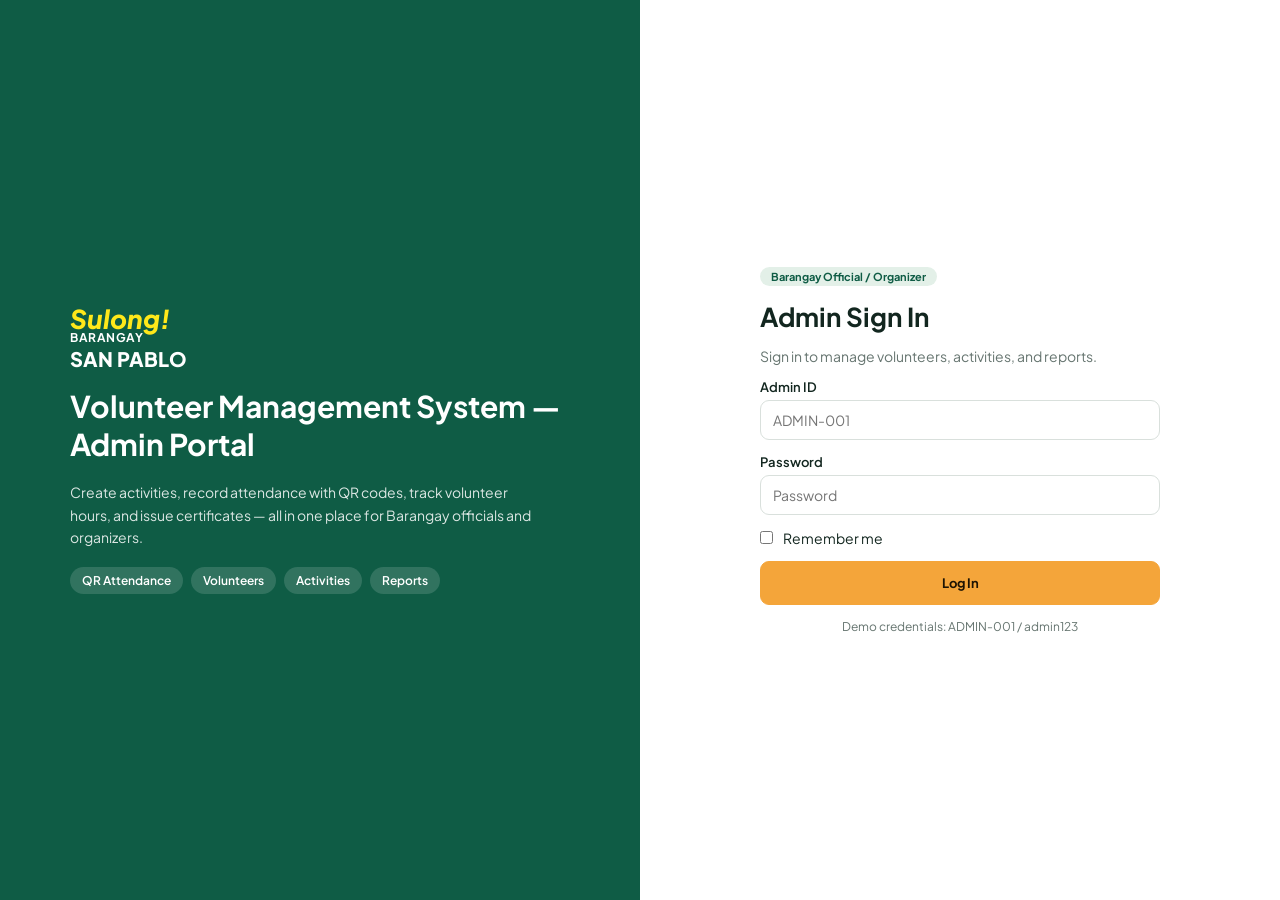
==== SAD(mine)/index.html @ 22fa62ad "First Draft" ====
<!DOCTYPE html>
<html lang="en"><head><meta charset="utf-8"><meta name="viewport" content="width=device-width,initial-scale=1">
<title>Admin Portal · Barangay San Pablo Volunteer System</title>
<link href="https://fonts.googleapis.com/css2?family=Plus+Jakarta+Sans:wght@400;500;600;700;800&display=swap" rel="stylesheet">
<link rel="stylesheet" href="css/styles.css">
</head><body>
<!-- ============ 1. LOGIN MODULE ============ -->
<section id="login"><div class="l"><div class="logo">Sulong!<b>BARANGAY</b><em>SAN PABLO</em></div><h1>Volunteer Management System — Admin Portal</h1><p>Create activities, record attendance with QR codes, track volunteer hours, and issue certificates — all in one place for Barangay officials and organizers.</p><div class="pills"><span>QR Attendance</span><span>Volunteers</span><span>Activities</span><span>Reports</span></div></div>
<div class="r"><form id="lf"><span class="badge" style="align-self:flex-start">Barangay Official / Organizer</span><h2>Admin Sign In</h2><p class="mu">Sign in to manage volunteers, activities, and reports.</p>
<div><label class="f" style="margin-top:0">Admin ID</label><input type="text" id="aid" placeholder="ADMIN-001" autocomplete="username"></div><div><label class="f" style="margin-top:0">Password</label><input type="password" id="apw" placeholder="Password" autocomplete="current-password"></div>
<div class="row sp"><label class="row" style="cursor:pointer"><input type="checkbox" id="rem"> Remember me</label></div><div id="lerr" class="hide" style="color:var(--rd);font-weight:600"></div><button class="btn o" style="justify-content:center;padding:13px">Log In</button><p class="mu" style="text-align:center;font-size:12px">Demo credentials: ADMIN-001 / admin123</p></form></div></section>
<!-- ============ APP SHELL ============ -->
<div id="app" class="hide"><aside><div class="lg"><div class="logo">Sulong!<b>BARANGAY</b><em>SAN PABLO</em></div><small>ADMINISTRATION PORTAL</small></div><nav id="nav"></nav><div class="tag">Supporting service. Strengthening community.</div>
<div class="me"><div class="av o">BA</div><div class="b" id="meN">Barangay Admin<small>Administrator</small></div></div><div class="lo" id="lob"></div></aside>
<div><header><div class="srch"></div><div style="flex:1"><div class="bc" id="bc"></div><h3 id="pt"></h3></div><button class="ib" title="Notifications"></button><div class="ib" style="background:var(--g);color:#fff">A</div></header><main id="main"></main></div></div>
<div id="modal" class="hide"></div><div id="toast"></div>
<script>
/* ================= helpers ================= */
const $=s=>document.querySelector(s),E=s=>String(s??'').replace(/[&<>"]/g,c=>({'&':'&amp;','<':'&lt;','>':'&gt;','"':'&quot;'}[c]));
const P={dash:'M3 3h7v7H3zM14 3h7v7h-7zM14 14h7v7h-7zM3 14h7v7H3z',users:'M16 21v-2a4 4 0 0 0-4-4H6a4 4 0 0 0-4 4v2M9 11a4 4 0 1 0 0-8 4 4 0 0 0 0 8M22 21v-2a4 4 0 0 0-3-3.9M16 3.1a4 4 0 0 1 0 7.8',cal:'M3 6a2 2 0 0 1 2-2h14a2 2 0 0 1 2 2v14a2 2 0 0 1-2 2H5a2 2 0 0 1-2-2zM16 2v4M8 2v4M3 10h18',qr:'M3 3h6v6H3zM15 3h6v6h-6zM3 15h6v6H3zM15 15h2v2h-2zM19 19h2v2h-2zM15 20v1M20 15v2',chart:'M3 3v18h18M18 17V9M13 17V5M8 17v-3',mega:'m3 11 18-5v12L3 14zM11.6 16.8a3 3 0 1 1-5.8-1.6',set:'M21 4h-7M10 4H3M21 12h-9M8 12H3M21 20h-5M12 20H3M14 2v4M8 10v4M16 18v4',out:'M9 21H5a2 2 0 0 1-2-2V5a2 2 0 0 1 2-2h4M16 17l5-5-5-5M21 12H9',srch:'M11 19a8 8 0 1 0 0-16 8 8 0 0 0 0 16M21 21l-4.3-4.3',plus:'M5 12h14M12 5v14',dl:'M21 15v4a2 2 0 0 1-2 2H5a2 2 0 0 1-2-2v-4M7 10l5 5 5-5M12 15V3',clk:'M12 22a10 10 0 1 0 0-20 10 10 0 0 0 0 20M12 6v6l4 2',aw:'M12 14a6 6 0 1 0 0-12 6 6 0 0 0 0 12M15.5 12.9 17 22l-5-3-5 3 1.5-9.1',ok:'M20 6 9 17l-5-5',x:'M18 6 6 18M6 6l12 12',ed:'M17 3a2.8 2.8 0 1 1 4 4L7.5 20.5 2 22l1.5-5.5zM15 5l4 4',pin:'M20 10c0 6-8 12-8 12s-8-6-8-12a8 8 0 0 1 16 0M12 13a3 3 0 1 0 0-6 3 3 0 0 0 0 6',bell:'M6 8a6 6 0 0 1 12 0c0 7 3 9 3 9H3s3-2 3-9M10.3 21a2 2 0 0 0 3.4 0',max:'M8 3H5a2 2 0 0 0-2 2v3M21 8V5a2 2 0 0 0-2-2h-3M3 16v3a2 2 0 0 0 2 2h3M16 21h3a2 2 0 0 0 2-2v-3',back:'m15 18-6-6 6-6',leaf:'M11 20A7 7 0 0 1 9.8 6.1C15.5 5 17 4.5 19 2c1 2 2 4.2 2 8 0 5.5-4.8 10-10 10zM2 21c0-3 1.9-5.4 5.1-6C9.5 14.5 12 13 13 12',heart:'M19 14c1.5-1.5 3-3.2 3-5.500A5.500 5.500 0 0 0 16.500 3c-1.800 0-3 .5-4.500 2-1.500-1.500-2.700-2-4.500-2A5.500 5.500 0 0 0 2 8.500c0 2.300 1.500 4 3 5.500l7 7z',book:'M22 10 12 5 2 10l10 5zM6 12v5c3 3 9 3 12 0v-5',shield:'M20 13c0 5-3.500 7.500-7.700 9a1 1 0 0 1-.7 0C7.500 20.500 4 18 4 13V6a1 1 0 0 1 1-1c2 0 4.500-1.200 6.200-2.700a1.200 1.200 0 0 1 1.500 0C14.500 3.800 17 5 19 5a1 1 0 0 1 1 1z',food:'M3 2v7a2 2 0 0 0 2 2h4a2 2 0 0 0 2-2V2M7 2v20M21 15V2a5 5 0 0 0-5 5v6a2 2 0 0 0 2 2h3zm0 0v7'};
const I=(n,s)=>`<svg class="i" ${s?`style="width:${s}px;height:${s}px"`:''} viewBox="0 0 24 24"><path d="${P[n]}"/></svg>`;
const CATS=['Environment','Feeding','Health','Education','Safety','Community'],CI={Environment:'leaf',Feeding:'food',Health:'heart',Education:'book',Safety:'shield',Community:'users'},CC={Environment:'#0f5c45',Feeding:'#f4a53a',Health:'#4aa07f',Education:'#f9c97a',Safety:'#a9d6c3',Community:'#c9761b'};
const SK=['First Aid','Driving','Teaching','Cooking','Carpentry','Medical','Counseling','Rescue','Photography','Tech Support'];
const loc=d=>new Date(d-d.getTimezoneOffset()*6e4).toISOString().slice(0,10),iso=n=>{const d=new Date();d.setDate(d.getDate()+n);return loc(d)},hm=h=>{const d=new Date(Date.now()+h*36e5);return String(d.getHours()).padStart(2,'0')+':'+String(d.getMinutes()).padStart(2,'0')};
const fd=d=>d?new Date(d+'T00:00').toLocaleDateString('en-US',{month:'short',day:'2-digit',year:'numeric'}):'—',ft=t=>{if(!t)return'—';let[h,m]=t.split(':').map(Number);return(h%12||12)+':'+String(m).padStart(2,'0')+' '+(h<12?'AM':'PM')};
const ini=n=>n.split(' ').map(w=>w[0]).slice(0,2).join('').toUpperCase(),av=n=>`<span class="av">${ini(n)}</span>`;
const toast=(m,s,er)=>{const d=document.createElement('div');d.className=er?'e':'';d.innerHTML=`<b>${E(m)}</b>${s?`<div style="border:0;padding:0;box-shadow:none;min-width:0;font-size:12px;color:var(--mu)">${E(s)}</div>`:''}`;$('#toast').append(d);setTimeout(()=>d.remove(),3500)};
const modal=h=>{$('#modal').innerHTML=h.startsWith('<div class="mb')?h:'<div class="mb">'+h+'</div>';$('#modal').classList.remove('hide')},close=()=>$('#modal').classList.add('hide');
$('#modal').onclick=e=>{if(e.target.id=='modal')close()};
/* ================= seed data (derived consistently) ================= */
const NM=['Juan Dela Cruz','Maria Santos','Jose Ramirez','Ana Reyes','Pedro Bautista','Liza Mendoza','Carlo Villanueva','Grace Navarro','Mark Aquino','Joy Castillo','Ramon Diaz','Ella Cruz','Paolo Garcia','Nina Flores'];
let V=NM.map((n,i)=>({id:'VOL-2026-'+String(i+1).padStart(4,'0'),name:n,email:n.toLowerCase().replace(/ /g,'.')+'@mail.com',phone:'09171'+String(234500+i*37),active:i!=5&&i!=11,ver:i<11,skills:[SK[i%10],SK[(i*3+1)%10]].filter((x,j,a)=>a.indexOf(x)==j),joined:iso(-[900,700,520,400,300,200,150,90,60,40,20,12,5,1][i]),ids:i<11?[['National ID','School ID','PhilHealth ID'][i%3]]:[]}));
const A0=(id,title,cat,org,date,st,sl,hr,ap,s='08:00',e='12:00')=>({id,title,cat,org,desc:'Join us for '+title+'. Bring your QR code, valid ID and water.',date,start:s,end:e,venue:'Barangay Hall Grounds',slots:sl,hours:hr,deadline:date,skills:['First Aid'],approval:ap,announce:false,status:st,cover:null});
let AC=[A0(1,'Tree Planting Day','Environment','Barangay Council',iso(7),'Open',30,4,1),A0(2,'Community Feeding Program','Feeding','Barangay Council',iso(10),'Open',25,4,1),A0(3,'Blood Donation Campaign','Health','Red Cross San Pablo',iso(-33),'Open',20,5,0),A0(4,'Barangay Clean-Up Drive','Environment','Barangay Council',iso(0),'Open',30,4,0,hm(-1),hm(3)),A0(5,'Anti-Dengue Clean-Up Drive','Health','Barangay Health Center',iso(14),'Draft',20,3,0),A0(6,'Brigada Pagbasa','Education','SK Council',iso(-19),'Open',15,3,0),A0(7,'Medical Mission','Health','Barangay Health Center',iso(-26),'Open',30,4,0),A0(8,'Disaster Drill','Safety','BDRRMC',iso(-9),'Cancelled',20,3,0)];
let R=[],AT=[];const cnt={1:6,2:7,3:8,4:9,5:0,6:7,7:8,8:5};
AC.forEach(a=>{for(let i=0;i<cnt[a.id];i++){R.push({a:a.id,v:V[i].id,s:a.id==2&&i>=4?(i==6?'W':'P'):a.id==1&&i==5?'P':'A'});}});
const stOf=a=>{if(a.status=='Draft'||a.status=='Cancelled')return a.status;const n=Date.now();return n<new Date(a.date+'T'+a.start)?'Open':n<=new Date(a.date+'T'+a.end)?'Ongoing':'Completed'};
AC.filter(a=>[3,4,6,7].includes(a.id)).forEach(a=>R.filter(r=>r.a==a.id&&r.s=='A').forEach((r,i)=>{if(i%5==4)return;const late=i%4==3;AT.push({a:a.id,v:r.v,in:a.start.slice(0,3)+(late?'20':'0'+(i%4)),out:a.id==4?'':a.end,st:late?'Late':'Present'})}));
let AN=[{id:1,title:'Barangay Clean-Up Drive: bring gloves and water',msg:'Reminder for all registered volunteers: assembly at the Barangay Hall at 6:45 AM. Please bring your QR code.',st:'Published',when:iso(-1)+'T18:00'},{id:2,title:'Tree Planting Day registration opens',msg:'Slots are limited to 30 volunteers. Register early in Browse Events.',st:'Scheduled',when:iso(2)+'T09:00'},{id:3,title:'Volunteer orientation schedule',msg:'Draft message about the monthly volunteer orientation.',st:'Draft',when:''}];
let CFG={name:'Barangay Admin',email:'admin@barangay-sanpablo.gov.ph',mfa:false,site:'Barangay San Pablo Volunteer Platform',tpl:'Hello volunteers! Please be reminded of our upcoming activity.',roles:[['Barangay Admin','Super Admin'],['Kagawad Reyes','Activity Manager'],['SK Chair Cruz','Attendance Officer']]};
/* derived */
const act=id=>AC.find(a=>a.id==id),vol=id=>V.find(v=>v.id==id),ap=a=>R.filter(r=>r.a==a.id&&r.s=='A').length;
const hist=v=>{const o=[];AC.forEach(a=>{const s=stOf(a);if(!['Completed','Ongoing'].includes(s)||!R.some(r=>r.a==a.id&&r.v==v.id&&r.s=='A'))return;const t=AT.find(x=>x.a==a.id&&x.v==v.id);if(t)o.push({a,date:a.date,in:t.in,out:t.out,hrs:t.out?a.hours:0,st:t.st});else if(s=='Completed')o.push({a,date:a.date,in:'',out:'',hrs:0,st:'Absent'})});return o};
const hrs=v=>hist(v).reduce((s,h)=>s+h.hrs,0),done=v=>hist(v).filter(h=>h.out).length,certs=v=>hist(v).filter(h=>h.out),joined=v=>R.filter(r=>r.v==v.id&&r.s=='A'&&!['Draft','Cancelled'].includes(act(r.a).status)).length;
const rate=v=>{const h=hist(v);return h.length?Math.round(h.filter(x=>x.st!='Absent').length/h.length*100):0};
const allAtt=()=>AT.filter(t=>act(t.a));
/* ================= auth (Login + Log Out modules) ================= */
const tok=()=>{try{return localStorage.getItem('sad_token')||sessionStorage.getItem('sad_token')}catch(e){return null}};
$('#lf').onsubmit=ev=>{ev.preventDefault();const i=$('#aid').value.trim().toUpperCase(),p=$('#apw').value.trim();if(i=='ADMIN-001'&&p=='admin123'){try{(($('#rem').checked)?localStorage:sessionStorage).setItem('sad_token','1')}catch(e){}enter()}else{const x=$('#lerr');x.textContent='Invalid Admin ID or password.';x.classList.remove('hide')}};
const enter=()=>{$('#login').classList.add('hide');$('#app').classList.remove('hide');go('dash')};
const logout=()=>{try{localStorage.removeItem('sad_token');sessionStorage.removeItem('sad_token')}catch(e){}close();$('#app').classList.add('hide');$('#login').classList.remove('hide');$('#apw').value=''};
$('#lob').innerHTML=I('out')+'Log out';$('#lob').onclick=()=>modal(`<div class="row" style="align-items:flex-start"><div class="mi r">${I('out',20)}</div><div><h3>Log out?</h3><p class="mu">Are you sure you want to log out?</p></div></div><div class="mf"><button class="btn" onclick="close()">Cancel</button><button class="btn p" onclick="logout()">Log Out</button></div>`);
/* ================= navigation ================= */
const SHOW_SETTINGS=true; /* set false to drop the Settings module */
const NAV=[['dash','Dashboard','dash'],['vol','Volunteers','users'],['act','Activities','cal'],['att','Attendance','qr'],['ann','Announcements','mega'],['rep','Reports','chart']];if(SHOW_SETTINGS)NAV.push(['set','Settings','set']);
const S={page:'dash',vt:'All',vp:1,vq:'',vsel:'',at:'All',aq:'',aid:null,atab:'ov',rf:'All',gf:'Months',as:null,mode:'in',ann:'All',edA:null,edN:null,rep:{f:'',t:'',a:'',c:''}};
const go=(p,x)=>{S.page=p;Object.assign(S,x||{});window.scrollTo(0,0);draw()};
const T={dash:['Home / Overview','Dashboard'],vol:['Home / Volunteers','Volunteers'],act:['Home / Activities','Activities'],form:['Activities / '+'Form','Activity Form'],det:['Activities / Details','Activity Details'],att:['Home / Attendance','Attendance (QR)'],ann:['Home / Announcements','Announcements'],rep:['Home / Reports','Reports'],set:['Home / Settings','Settings']};
function draw(){const k=['form','det'].includes(S.page)?'act':S.page;$('#nav').innerHTML=NAV.map(n=>`<a class="${n[0]==k?'on':''}" onclick="go('${n[0]}')">${I(n[2])}${n[1]}</a>`).join('');$('.srch').innerHTML=I('srch')+'<input placeholder="Search volunteers, activities…" onkeydown="if(event.key==\'Enter\'){go(\'vol\',{vq:this.value,vt:\'All\',vp:1})}">';document.querySelector('header .ib').innerHTML=I('bell');
$('#bc').textContent=T[S.page][0];$('#pt').textContent=T[S.page][1];$('#main').innerHTML=({dash,vol:vols,act:acts,form,det,att,ann,rep,set:sets})[S.page]();if(S.page=='att')attInit()}
const page=(t,s,btn='')=>`<div class="ph"><div><h1 class="t">${t}</h1><div class="sub">${s}</div></div><div class="row">${btn}</div></div>`;
const pager=(n,p,per,fn)=>{const t=Math.max(1,Math.ceil(n/per));return`<div class="pg"><span>Showing ${n?(p-1)*per+1:0}–${Math.min(n,p*per)} of ${n}</span><div>${Array.from({length:t},(_,i)=>`<button class="${i+1==p?'on':''}" onclick="${fn}(${i+1})">${i+1}</button>`).join('')}</div></div>`};
/* ================= 2. DASHBOARD ================= */
function dash(){const ongo=AC.filter(a=>stOf(a)=='Ongoing'),active=AC.filter(a=>['Open','Ongoing'].includes(stOf(a))).length,th=V.reduce((s,v)=>s+hrs(v),0),tc=V.reduce((s,v)=>s+certs(v).length,0),g=growth(S.gf),pc={};CATS.forEach(c=>pc[c]=allAtt().filter(t=>act(t.a).cat==c).length);const tp=Object.values(pc).reduce((a,b)=>a+b,0)||1;
let off=0;const C=2*Math.PI*40,donut=CATS.map(c=>{const l=pc[c]/tp*C,r=`<circle r="40" cx="60" cy="60" fill="none" stroke="${CC[c]}" stroke-width="22" stroke-dasharray="${l} ${C-l}" stroke-dashoffset="${-off}" transform="rotate(-90 60 60)"/>`;off+=l;return r}).join('');
const recent=[...R].sort((a,b)=>b.v.localeCompare(a.v)).slice(0,6);const bm={A:'',P:'o',W:'m',R:'r'},bl={A:'Approved',P:'Pending',W:'Waitlisted',R:'Rejected'};
return`<h1 class="t">Welcome back, ${E(CFG.name)}!</h1><div class="sub">Here's what's happening with your volunteer programs today.</div>
<div class="stats"><div class="st"><div class="k">Total Volunteers<span class="ic">${I('users')}</span></div><div class="v">${V.length}</div><span class="badge">+${g.new} new · this ${g.unit}</span></div>
<div class="st"><div class="k">Total Active Activities<span class="ic">${I('cal')}</span></div><div class="v">${active}</div><span class="badge">${ongo.length} ongoing</span></div>
<div class="st dk"><div class="k">Total Volunteer Hours<span class="ic">${I('clk')}</span></div><div class="v">${th} hrs</div><span class="badge">logged via QR Time-Out</span></div>
<div class="st"><div class="k">Total Certificates Issued<span class="ic">${I('aw')}</span></div><div class="v">${tc}</div><span class="badge">auto-issued on Time-Out</span></div></div>
<div class="two"><div class="card"><div class="row sp"><h4>Volunteer Growth Tracking</h4><div class="seg">${['Days','Weeks','Months','Years'].map(x=>`<button class="${x==S.gf?'on':''}" onclick="S.gf='${x}';draw()">${x}</button>`).join('')}</div></div><div class="mu" style="font-size:12px">Total volunteers at the end of each ${g.unit}</div><div class="bars">${g.d.map(x=>`<div><b>${x[1]}</b><i style="height:${x[1]/Math.max(...g.d.map(y=>y[1]),1)*85}%"></i>${x[0]}</div>`).join('')}</div></div>
<div class="card"><h4>Participation by Category</h4><div class="row"><svg viewBox="0 0 120 120" width="130">${donut}</svg><div class="leg">${CATS.map(c=>`<span style="--c:${CC[c]}">${c} ${Math.round(pc[c]/tp*100)}% (${pc[c]})</span>`).join('')}</div></div></div></div>
<h4 style="margin:6px 0 10px">Ongoing Activity Monitor</h4>${ongo.length?`<div class="mon">${ongo.map(a=>`<div class="card"><div class="row sp"><div class="row"><div class="av" style="width:56px;height:56px;border-radius:12px;background:var(--gl) center/cover ${a.cover?`url(${a.cover})`:''}">${a.cover?'':I(CI[a.cat],22)}</div><div><div class="b" style="font-size:16px">${E(a.title)}</div><div class="mu" style="font-size:12px">${fd(a.date)} · ${ft(a.start)}–${ft(a.end)}<br>${E(a.venue)}</div></div></div><span class="badge o">Ongoing</span></div><div class="row sp" style="margin-top:12px"><span class="mu">Registered</span><b>${ap(a)} registered · ${Math.max(0,a.slots-ap(a))} slots left</b></div><div class="pb"><i style="width:${ap(a)/a.slots*100}%"></i></div><div class="row"><button class="btn o" onclick="openAtt(${a.id})">${I('max')}Open Attendance</button><button class="btn" onclick="viewD(${a.id})">View Details</button></div></div>`).join('')}</div>`:'<div class="card empty">No ongoing activities right now.</div>'}
<div class="tw" style="margin-top:16px"><div style="padding:16px 20px" class="b">Recent Registrations</div><table><tr><th>Volunteer Name</th><th>Registered Activity</th><th>Registration Date</th><th>Status</th><th>Action</th></tr>${recent.map((r,i)=>{const v=vol(r.v),a=act(r.a);return`<tr><td><div class="nm">${av(v.name)}${E(v.name)}</div></td><td>${E(a.title)}</td><td>${fd(iso(-i-1))}</td><td><span class="badge ${bm[r.s]}">${bl[r.s]}</span></td><td><button class="btn s" onclick="go('det',{aid:${a.id},atab:'reg'})">View</button></td></tr>`}).join('')}</table></div>`}
function growth(u){const n=Date.now(),D=864e5,tot=t=>V.filter(v=>new Date(v.joined+'T00:00').getTime()<=t).length;const cfg={Days:[7,D,'day',t=>new Date(t).toLocaleDateString('en-US',{weekday:'short'})],Weeks:[8,7*D,'week',(t,i)=>'W'+(i+1)],Months:[8,30*D,'month',t=>new Date(t).toLocaleDateString('en-US',{month:'short'})],Years:[4,365*D,'year',t=>new Date(t).getFullYear()]}[u],d=[];for(let i=cfg[0]-1;i>=0;i--){const t=n-i*cfg[1];d.push([cfg[3](t,cfg[0]-1-i),tot(t)])}return{d,unit:cfg[2],new:tot(n)-tot(n-cfg[1])}}
function openAtt(id){const a=act(id),L=AT.filter(t=>t.a==id).sort((x,y)=>x.in.localeCompare(y.in));modal(`<h3>${E(a.title)} — Attendance</h3><p class="mu">Category: <span class="chip">${a.cat}</span> · ${L.length} checked in</p><div class="tw" style="margin-top:12px;box-shadow:none;border:1px solid var(--bd)"><table><tr><th>Attendee</th><th>Category</th><th>Time-In</th></tr>${L.map(t=>`<tr><td><div class="nm">${av(vol(t.v).name)}${E(vol(t.v).name)}</div></td><td>${a.cat}</td><td>${ft(t.in)}</td></tr>`).join('')||'<tr><td colspan=3 class="empty">No check-ins yet.</td></tr>'}</table></div><div class="mf"><button class="btn" onclick="close()">Close</button></div>`)}
function viewD(id){const a=act(id);modal(`<h3>${E(a.title)}</h3><span class="badge o">${stOf(a)}</span><div class="g2" style="margin-top:14px"><div><div class="mu">Date</div><b>${fd(a.date)}</b></div><div><div class="mu">Venue</div><b>${E(a.venue)}</b></div><div style="margin-top:8px"><div class="mu">Start Time</div><b>${ft(a.start)}</b></div><div style="margin-top:8px"><div class="mu">End Time</div><b>${ft(a.end)}</b></div></div><div class="mu" style="margin-top:14px">Overview</div><p style="line-height:1.6">${E(a.desc)}</p><div class="mf"><button class="btn" onclick="close()">Close</button></div>`)}
/* ================= 3. VOLUNTEERS ================= */
function vols(){const t=S.vt;let L=V.filter(v=>!S.vq||(v.name+v.id+v.skills.join()).toLowerCase().includes(S.vq.toLowerCase()));if(t=='Verified')L=L.filter(v=>v.ver);if(t=='Semi-Verified')L=L.filter(v=>!v.ver);if(t=='Skills'&&S.vsel)L=L.filter(v=>v.skills.includes(S.vsel));if(t=='Status'&&S.vsel)L=L.filter(v=>(v.active?'Active':'Inactive')==S.vsel);if(t=='Total Volunteer Hours')L=[...L].sort((a,b)=>hrs(b)-hrs(a));if(t=='New Volunteers')L=L.filter(v=>new Date(v.joined)>=new Date(Date.now()-30*864e5));
const tabs=['All','Verified','Semi-Verified','Skills','Status','Total Volunteer Hours','New Volunteers'],pg=L.slice((S.vp-1)*8,S.vp*8);window._L=L;
return page('Volunteer Directory','Manage volunteer onboarding, verification, profiles and records.',`<button class="btn" onclick="expModal('vol')">${I('dl')}Export Volunteer List</button><button class="btn o" onclick="addVol()">${I('plus')}Add New Volunteer</button>`)+`<div class="tabs">${tabs.map(x=>`<a class="${x==t?'on':''}" onclick="go('vol',{vt:'${x}',vp:1,vsel:''})">${x}</a>`).join('')}</div>${t=='Skills'?`<div style="width:220px;margin-bottom:12px"><select onchange="go('vol',{vsel:this.value,vp:1})"><option value="">All skills</option>${SK.map(s=>`<option ${s==S.vsel?'selected':''}>${s}</option>`).join('')}</select></div>`:''}${t=='Status'?`<div style="width:220px;margin-bottom:12px"><select onchange="go('vol',{vsel:this.value,vp:1})"><option value="">All</option>${['Active','Inactive'].map(s=>`<option ${s==S.vsel?'selected':''}>${s}</option>`).join('')}</select></div>`:''}
<div class="tw"><table><tr><th>Volunteer Name</th><th>Activities Completed</th><th>Total Hours Credited</th><th>Issued Certificates</th><th>Status</th><th>Qualification Status</th><th>Action</th></tr>${pg.map(v=>`<tr><td><div class="nm">${av(v.name)}${E(v.name)}</div></td><td>${done(v)}</td><td>${hrs(v)} hrs</td><td>${certs(v).length}</td><td><span class="badge ${v.active?'':'m'}">${v.active?'Active':'Inactive'}</span></td><td><span class="badge ${v.ver?'':'o'}">${v.ver?'Verified':'Semi-Verified'}</span></td><td><button class="btn s" onclick="profile('${v.id}')">View</button></td></tr>`).join('')||'<tr><td colspan=7 class="empty">No volunteers found.</td></tr>'}</table>${pager(L.length,S.vp,8,'vpg')}</div>
<p class="mu" style="margin-top:10px;font-size:12px"><b>Verified</b> = uploaded at least one valid ID and completed face recognition → can access the volunteer portal. <b>Semi-Verified</b> = restricted; cannot join any volunteer activity.</p>`}
const vpg=p=>go('vol',{vp:p});
function addVol(){modal(`<h3>Add New Volunteer</h3><p class="mu">Manually register a volunteer.</p><label class="f">Full Name</label><input type="text" id="n"><div class="g2"><div><label class="f">Email</label><input type="email" id="m"></div><div><label class="f">Contact Number</label><input type="text" id="p"></div></div><label class="f">Skills</label><div class="sk">${SK.map(s=>`<label><input type="checkbox" value="${s}">${s}</label>`).join('')}</div><label class="f">Valid ID uploaded (one is enough)</label><select id="idt"><option value="">None</option><option>National ID</option><option>School ID</option><option>PhilHealth ID</option></select><label class="row" style="margin-top:12px"><input type="checkbox" id="fr"> Face recognition completed</label><div class="mf"><button class="btn" onclick="close()">Cancel</button><button class="btn p" onclick="saveVol()">Save Volunteer</button></div>`)}
function saveVol(){const n=$('#n').value.trim(),m=$('#m').value.trim();if(!n||!/\S+@\S+\.\S+/.test(m))return toast('Please enter a name and valid email.','',1);const idt=$('#idt').value,ids=idt?[idt]:[];V.push({id:'VOL-2026-'+String(V.length+1).padStart(4,'0'),name:n,email:m,phone:$('#p').value,active:true,ver:!!idt&&$('#fr').checked,skills:[...document.querySelectorAll('.sk input:checked')].map(x=>x.value),joined:iso(0),ids});close();toast('Volunteer added',n);draw()}
function profile(id,tab='p'){const v=vol(id),H=hist(v),C=certs(v);const qr=Array.from({length:225},(_,i)=>{const x=i%15,y=Math.floor(i/15),f=(x<5&&y<5)||(x>9&&y<5)||(x<5&&y>9);const b=f?(x==0||y==0||x==4||y==4||x==10||x==14||y==14||y==10||(x%14>1&&x%14<3&&y>1&&y<3)||(x>10&&x<14&&y>0&&y<4)||(x>0&&x<4&&y>10&&y<14)):((x*7+y*13+id.charCodeAt(id.length-1)*3+x*y)%3==0);return`<i class="${b?'k':''}"></i>`}).join('');
const body={p:`<div class="row" style="align-items:flex-start;gap:20px"><div style="text-align:center"><div class="av" style="width:90px;height:90px;font-size:28px">${ini(v.name)}</div><div class="mu" style="font-size:11px;margin-top:6px">Profile Photo</div></div><div style="flex:1"><div class="g2"><div><div class="mu">Name</div><b>${E(v.name)}</b></div><div><div class="mu">Email</div><b>${E(v.email)}</b></div><div style="margin-top:8px"><div class="mu">Contact Number</div><b>${E(v.phone)}</b></div><div style="margin-top:8px"><div class="mu">Date Joined</div><b>${fd(v.joined)}</b></div><div style="margin-top:8px"><div class="mu">Status</div><span class="badge ${v.active?'':'m'}">${v.active?'Active':'Inactive'}</span></div><div style="margin-top:8px"><div class="mu">Qualification Status</div><span class="badge ${v.ver?'':'o'}">${v.ver?'Verified':'Semi-Verified'}</span></div></div></div><div style="text-align:center"><div class="qr">${qr}</div><div class="mu" style="font-size:11px;margin-top:4px">Personal QR · ${v.id}</div></div></div><div class="mu" style="margin-top:14px">Skill Tags</div>${v.skills.map(s=>`<span class="chip">${s}</span>`).join('')||'—'}<div class="g3" style="margin-top:14px">${[['Cumulative Hours',hrs(v)+' hrs'],['Activities Joined',joined(v)],['Earned Certificates',C.length],['Attendance Rate',rate(v)+'%']].map(x=>`<div class="card" style="padding:12px;box-shadow:none;border:1px solid var(--bd)"><div class="mu" style="font-size:12px">${x[0]}</div><b style="font-size:18px">${x[1]}</b></div>`).join('')}</div><div class="mu" style="margin-top:14px">Uploaded Identification Documents</div>${['National ID','School ID','PhilHealth ID'].map(d=>`<span class="badge ${v.ids.includes(d)?'':'m'}" style="margin-right:6px">${d}: ${v.ids.includes(d)?'Uploaded':'—'}</span>`).join('')}`,
h:`<table><tr><th>Activity Name</th><th>Date</th><th>Time-In</th><th>Time-Out</th><th>Total Hours</th><th>Attendance Status</th></tr>${H.map(h=>`<tr><td>${E(h.a.title)}</td><td>${fd(h.date)}</td><td>${ft(h.in)}</td><td>${ft(h.out)}</td><td>${h.hrs}</td><td><span class="badge ${h.st=='Present'?'':h.st=='Late'?'o':'r'}">${h.st}</span></td></tr>`).join('')||'<tr><td colspan=6 class="empty">No history yet.</td></tr>'}</table>`,
c:C.length?`<div class="g3">${C.map(h=>`<div class="cert"><b>Certificate of Participation</b><span>awarded to</span><u>${E(v.name)}</u><span>${E(h.a.title)} · ${h.hrs} hrs<br>${fd(h.date)}</span></div>`).join('')}</div>`:'<div class="empty">No certificates issued yet.</div>'}[tab];
modal(`<div class="mb w" onclick="event.stopPropagation()" style="box-shadow:none;padding:0"><div class="row sp"><h3>${E(v.name)}</h3><span class="mu">${v.id}</span></div><div class="tabs">${[['p','Profile'],['h','History'],['c','Certificates']].map(t=>`<a class="${t[0]==tab?'on':''}" onclick="profile('${id}','${t[0]}')">${t[1]}</a>`).join('')}</div>${body}<div class="mf"><button class="btn" onclick="close()">${I('back')}Return</button></div></div>`);$('#modal .mb').style.width='820px'}
/* ================= 4. ACTIVITIES ================= */
function acts(){const tabs=['All','Open','Ongoing','Completed','Cancelled','Draft'];let L=AC.filter(a=>(S.at=='All'||stOf(a)==S.at)&&(!S.aq||(a.title+a.org).toLowerCase().includes(S.aq.toLowerCase())));const bc={Open:'',Ongoing:'o',Completed:'f',Cancelled:'r',Draft:'m'};
return page('Activities','Create and manage volunteer opportunities.',`<button class="btn o" onclick="go('form',{edA:null})">${I('plus')}Create Activity</button>`)+`<div class="tabs">${tabs.map(x=>`<a class="${x==S.at?'on':''}" onclick="go('act',{at:'${x}'})">${x}${x=='All'?' (Default)':''} (${x=='All'?AC.length:AC.filter(a=>stOf(a)==x).length})</a>`).join('')}</div><div class="srch" style="margin-bottom:16px;max-width:380px">${I('srch')}<input id="aq" value="${E(S.aq)}" placeholder="Search by activity title or organizer…" oninput="S.aq=this.value;clearTimeout(window._t);window._t=setTimeout(()=>{draw();const i=$('#aq');i.focus();i.setSelectionRange(99,99)},250)"></div>
<div class="cg">${L.map(a=>`<div class="ac"><div class="im" style="${a.cover?`background-image:url(${a.cover})`:''}">${a.cover?'':I(CI[a.cat])}</div><div class="bd"><div class="row sp"><span class="badge m">${a.cat}</span><span class="badge ${bc[stOf(a)]}">${stOf(a)}</span></div><div class="b" style="margin:8px 0 2px;font-size:15px">${E(a.title)}</div><div class="mu" style="font-size:12px">${fd(a.date)} · ${ft(a.start)}–${ft(a.end)}<br>${E(a.venue)}</div><div class="row sp mu" style="margin-top:8px;font-size:12px"><span>Volunteers</span><b style="color:var(--tx)">${ap(a)} / ${a.slots}</b></div><div class="pb"><i style="width:${ap(a)/a.slots*100}%"></i></div><div class="row"><button class="btn p s" onclick="go('det',{aid:${a.id},atab:'ov',rf:'All'})">View</button><button class="btn s" onclick="go('form',{edA:${a.id}})">Edit</button></div></div></div>`).join('')||'<div class="card empty" style="grid-column:1/-1">No activities found.</div>'}</div>`}
function form(){const a=S.edA?act(S.edA):{title:'',cat:'',org:'',desc:'',date:'',start:'',end:'',venue:'',slots:'',hours:'',deadline:'',skills:[],approval:false,announce:false,status:'Draft',cover:null,tpl:''},n=!S.edA,dr=n||a.status=='Draft';window._cover=a.cover;window._tpl=a.tpl;window._ap=a.approval;window._an=a.announce;
const F=(l,id,v,t='text',x='')=>`<div><label class="f">${l}</label><input type="${t}" id="${id}" value="${E(v)}" ${x}></div>`;
return page(n?'Create New Activity':'Edit Activity','Fill in the details. Volunteers will see this once published.',`<button class="btn" onclick="go('act')">Cancel</button>${dr?`<button class="btn" onclick="saveAct(1)">Save as Draft</button><button class="btn o" onclick="saveAct(0)">${I('ok')}Publish</button>`:`<button class="btn o" onclick="saveAct(0)">${I('ok')}Save Changes</button>`}`)+`<div class="ar" style="grid-template-columns:2fr 1fr;align-items:start"><div class="card"><h4>Activity Details</h4>${F('Activity Title','f_t',a.title)}<div class="g2"><div><label class="f">Category</label><select id="f_c"><option value="">Select category</option>${CATS.map(c=>`<option ${c==a.cat?'selected':''}>${c}</option>`).join('')}</select></div>${F('Organization / Organizer','f_o',a.org)}</div><label class="f">Description</label><textarea id="f_d">${E(a.desc)}</textarea><div class="g3">${F('Date','f_dt',a.date,'date')}${F('Start Time','f_s',a.start,'time')}${F('End Time','f_e',a.end,'time')}</div>${F('Venue','f_v',a.venue)}<div class="g3">${F('Volunteer Slots','f_sl',a.slots,'number','min=1')}${F('Hours Credited','f_h',a.hours,'number','min=0.5 step=0.5')}${F('Registration Deadline','f_dl',a.deadline,'date')}</div><label class="f">Required / Preferred Skills</label><div class="sk" id="f_sk">${SK.map(s=>`<label><input type="checkbox" value="${s}" ${a.skills.includes(s)?'checked':''}>${s}</label>`).join('')}</div></div>
<div style="display:grid;gap:16px"><div class="card"><h4>Cover Image</h4><input type="file" accept="image/png,image/jpeg" onchange="rd(this,'_cover')"><div class="mu" style="font-size:12px;margin-top:6px">PNG or JPG, max 5 MB</div></div><div class="card"><h4>Certificate Template</h4><input type="file" accept="image/*,.pdf" onchange="rd(this,'_tpl')"><div class="mu" style="font-size:12px;margin-top:6px">Automatically issued upon completion / Time-Out.${a.tpl?'<br>Current: template uploaded':''}</div></div><div class="card"><h4>Registration Options</h4><div class="row sp" style="margin-bottom:10px">Require admin approval<button type="button" class="tg ${a.approval?'on':''}" onclick="this.classList.toggle('on');_ap=this.classList.contains('on')"></button></div><div class="row sp">Send announcement on publish<button type="button" class="tg ${a.announce?'on':''}" onclick="this.classList.toggle('on');_an=this.classList.contains('on')"></button></div></div><div class="card"><h4>Status</h4><span class="badge ${dr?'m':''}">${dr?'Draft':stOf(a)}</span></div></div></div>`}
function rd(i,k){const f=i.files[0];if(!f)return;if(f.size>5e6){i.value='';return toast('File exceeds 5 MB','',1)}const r=new FileReader();r.onload=()=>window[k]=r.result;r.readAsDataURL(f)}
function saveAct(draft){const g=id=>$('#'+id).value.trim(),o={title:g('f_t'),cat:g('f_c'),org:g('f_o'),desc:g('f_d'),date:g('f_dt'),start:g('f_s'),end:g('f_e'),venue:g('f_v'),slots:+g('f_sl'),hours:+g('f_h'),deadline:g('f_dl'),skills:[...document.querySelectorAll('#f_sk input:checked')].map(x=>x.value),approval:_ap,announce:_an,cover:_cover,tpl:_tpl};
if(!o.title)return toast('Activity Title is required','',1);const old=S.edA&&act(S.edA);if(!draft||(old&&old.status!='Draft')){const m=['cat','org','desc','date','start','end','venue','deadline'].find(k=>!o[k]);if(m||!o.slots||!o.hours)return toast('Please complete all activity details','',1);if(o.end<=o.start)return toast('End time must be after start time','',1);if(o.deadline>o.date)return toast('Deadline must be on or before the event date','',1);if(old&&o.slots<ap(old))return toast('Slots cannot be fewer than approved volunteers','',1)}
const wasDraft=!old||old.status=='Draft';if(old){Object.assign(old,o);if(old.status=='Draft'&&!draft)old.status='Open'}else{o.id=Math.max(...AC.map(a=>a.id))+1;o.status=draft?'Draft':'Open';AC.push(o)}
if(!draft&&wasDraft&&o.announce)AN.unshift({id:Date.now(),title:'New activity: '+o.title,msg:`${fd(o.date)} · ${ft(o.start)}–${ft(o.end)} at ${o.venue}. Slots: ${o.slots}.`,st:'Published',when:iso(0)+'T'+hm(0)});
toast(draft?'Saved as draft':'Activity published',o.title);go('act')}
function det(){const a=act(S.aid),RG=R.filter(r=>r.a==a.id),bl={A:'Approved',P:'Pending',W:'Waitlisted',R:'Rejected'},bm={A:'',P:'o',W:'m',R:'r'},fl={All:'All',Approved:'A',Waitlisted:'W',Pending:'P',Rejected:'R'};const L=RG.filter(r=>S.rf=='All'||r.s==fl[S.rf]);
const body=S.atab=='ov'?`<div class="card"><div class="g2"><div><div class="mu">Organizer</div><b>${E(a.org)}</b></div><div><div class="mu">Category</div><b>${a.cat}</b></div><div style="margin-top:10px"><div class="mu">Registration Deadline</div><b>${fd(a.deadline)}</b></div><div style="margin-top:10px"><div class="mu">Admin Approval</div><b>${a.approval?'Required':'Not required'}</b></div></div><div class="mu" style="margin-top:12px">Description</div><p style="line-height:1.6">${E(a.desc)}</p><div class="mu" style="margin-top:12px">Skills</div>${a.skills.map(s=>`<span class="chip">${s}</span>`).join('')||'—'}</div>`
:`<div class="row" style="margin-bottom:12px">${['All','Approved','Waitlisted','Pending','Rejected'].map(x=>`<button class="btn s ${x==S.rf?'p':''}" onclick="S.rf='${x}';draw()">${x}</button>`).join('')}</div><div class="tw"><table><tr><th>Volunteer</th><th>Skills</th><th>Status</th><th>Action</th></tr>${L.map(r=>{const v=vol(r.v);return`<tr><td><div class="nm">${av(v.name)}${E(v.name)}</div></td><td>${v.skills.map(s=>`<span class="chip">${s}</span>`).join('')}</td><td><span class="badge ${bm[r.s]}">${bl[r.s]}</span></td><td class="row" style="gap:6px">${r.s!='A'?`<button class="btn p s" onclick="reg('${r.v}','A')">Approve</button>`:''}${['P','A'].includes(r.s)?`<button class="btn s" onclick="reg('${r.v}','W')">Waitlist</button>`:''}${r.s!='R'?`<button class="btn d s" onclick="reg('${r.v}','R')">Remove</button>`:''}</td></tr>`}).join('')||'<tr><td colspan=4 class="empty">No registrants in this filter.</td></tr>'}</table></div>`;
return`<a class="b row" style="color:var(--g);cursor:pointer;margin-bottom:12px" onclick="go('act')">${I('back')}Back to Activities</a><div class="card"><div class="row sp" style="flex-wrap:wrap"><div class="row"><div class="av" style="width:64px;height:64px;border-radius:14px">${I(CI[a.cat],24)}</div><div><div class="row"><h1 class="t" style="font-size:22px">${E(a.title)}</h1><span class="badge o">${stOf(a)}</span></div><div class="mu" style="font-size:12px">${fd(a.date)} · ${ft(a.start)}–${ft(a.end)} · ${E(a.venue)}</div></div></div><div class="row"><button class="btn" onclick="go('form',{edA:${a.id}})">${I('ed')}Edit</button>${['Open','Ongoing'].includes(stOf(a))?`<button class="btn d" onclick="cancelAct(${a.id})">Cancel Activity</button>`:''}</div></div><div class="stats" style="margin:16px 0 0">${[['Registered',ap(a)+' / '+a.slots],['Pending',RG.filter(r=>r.s=='P').length],['Waitlisted',RG.filter(r=>r.s=='W').length],['Hours Credited',a.hours+' hrs']].map(x=>`<div class="st" style="box-shadow:none;border:1px solid var(--bd);padding:12px"><div class="k">${x[0]}</div><div class="v" style="font-size:22px;margin:2px 0">${x[1]}</div></div>`).join('')}</div></div><div class="tabs" style="margin-top:18px">${[['ov','Overview'],['reg','Registrants']].map(t=>`<a class="${S.atab==t[0]?'on':''}" onclick="S.atab='${t[0]}';draw()">${t[1]}</a>`).join('')}</div>${body}`}
function reg(v,s){const a=act(S.aid),r=R.find(x=>x.a==a.id&&x.v==v);if(s=='A'&&r.s!='A'&&ap(a)>=a.slots)return toast('No slots left','Waitlist this volunteer instead.',1);r.s=s;toast('Registrant updated',vol(v).name+' → '+{A:'Approved',W:'Waitlisted',R:'Removed'}[s]);draw()}
function cancelAct(id){modal(`<div class="row" style="align-items:flex-start"><div class="mi r">${I('x',20)}</div><div><h3>Cancel this activity?</h3><p class="mu">Registered volunteers will be notified. This cannot be undone.</p></div></div><label class="f">Reason for cancellation (shown to volunteers)</label><textarea id="cr"></textarea><div class="mf"><button class="btn" onclick="close()">Keep Activity</button><button class="btn d f" onclick="if(!$('#cr').value.trim())return toast('Please enter a reason','',1);act(${id}).status='Cancelled';close();toast('Activity cancelled');go('act')">Cancel Activity</button></div>`)}
/* ================= 5. ATTENDANCE ================= */
function att(){const O=AC.filter(a=>stOf(a)=='Ongoing');if(!S.as||!O.find(a=>a.id==S.as))S.as=O[0]?.id||null;const a=S.as&&act(S.as);
if(!a)return page('QR Attendance','Scan a volunteer\'s QR code to record Time-In and Time-Out.')+'<div class="card empty">No ongoing activities. Attendance opens when an activity is Ongoing.</div>';
const reg=R.filter(r=>r.a==a.id&&r.s=='A'),T=AT.filter(t=>t.a==a.id),pres=T.length,L=[...T].sort((x,y)=>(y.out||y.in).localeCompare(x.out||x.in)),abs=reg.filter(r=>!T.some(t=>t.v==r.v));
return page('QR Attendance','Scan a volunteer\'s QR code to record Time-In and Time-Out.')+`<div class="row" style="margin-bottom:16px;flex-wrap:wrap"><div style="width:320px"><select onchange="S.as=+this.value;draw()">${O.map(o=>`<option value="${o.id}" ${o.id==a.id?'selected':''}>${E(o.title)} · ${fd(o.date)}</option>`).join('')}</select></div><div class="seg" style="padding:4px">${[['in','Time-In'],['out','Time-Out']].map(m=>`<button class="${S.mode==m[0]?'on':''}" onclick="S.mode='${m[0]}';draw()" style="padding:7px 16px;font-weight:700">${m[1]}</button>`).join('')}</div><span class="badge o">Ongoing</span></div>
<div class="ar" style="grid-template-columns:1fr 1.3fr;align-items:start"><div class="card"><h4>Scan QR Code</h4><div class="scan" id="scan"><div class="fr"></div><div style="margin-top:150px">Point the camera at the volunteer's QR code</div></div><button class="btn" style="margin-top:10px;width:100%;justify-content:center" onclick="startCam()">Start camera</button><div class="mu" style="text-align:center;margin:14px 0 4px;font-size:11px;font-weight:700">OR ENTER MANUALLY</div><label class="f" style="margin-top:0">Volunteer ID</label><div class="row"><input type="text" id="mid" placeholder="VOL-2026-0001" onkeydown="if(event.key=='Enter')rec($('#mid').value)"><button class="btn p" style="white-space:nowrap" onclick="rec($('#mid').value)">${S.mode=='in'?'Time-In':'Time-Out'}</button></div></div>
<div style="display:grid;gap:16px"><div class="g3">${[['Registered',reg.length,'users'],['Present',pres,'ok'],['Absent / Not Yet',abs.length,'clk']].map(x=>`<div class="st row" style="padding:14px"><span class="ic">${I(x[2])}</span><div><div class="mu" style="font-size:12px">${x[0]}</div><b style="font-size:22px">${x[1]}</b></div></div>`).join('')}</div>
<div class="tw"><div class="row sp" style="padding:14px 18px"><b>Live Check-Ins</b><span class="mu" style="font-size:12px">Updates in real time</span></div><table><tr><th>Volunteer Name</th><th>Time-In</th><th>Time-Out</th><th>Status</th></tr>${L.map(t=>`<tr><td><div class="nm">${av(vol(t.v).name)}${E(vol(t.v).name)}</div></td><td>${ft(t.in)}</td><td>${ft(t.out)}</td><td><span class="badge ${t.st=='Late'?'o':''}">${t.st}</span></td></tr>`).join('')}${abs.map(r=>`<tr><td><div class="nm">${av(vol(r.v).name)}${E(vol(r.v).name)}</div></td><td>—</td><td>—</td><td><span class="badge r">Absent</span></td></tr>`).join('')}</table></div></div></div>`}
function rec(raw){const id=(raw||'').trim().toUpperCase(),a=act(S.as),v=vol(id);if(!v)return toast('Volunteer not found',id||'Enter a Volunteer ID',1);if(!v.ver)return toast('Not allowed','Semi-Verified volunteers cannot join activities.',1);if(!R.some(r=>r.a==a.id&&r.v==id&&r.s=='A'))return toast('Not registered',v.name+' has no approved registration for this activity.',1);
const t=AT.find(x=>x.a==a.id&&x.v==id),now=hm(0);if(S.mode=='in'){if(t)return toast('Already checked in',v.name,1);const[h,m]=a.start.split(':').map(Number),[nh,nm]=now.split(':').map(Number);AT.push({a:a.id,v:id,in:now,out:'',st:(nh*60+nm)>(h*60+m+15)?'Late':'Present'});toast(v.name+' checked in','Time-In '+ft(now)+' · '+a.title)}else{if(!t)return toast('No Time-In yet',v.name,1);if(t.out)return toast('Already timed out',v.name,1);t.out=now;toast(v.name+' timed out','Time-Out '+ft(now)+' · '+a.hours+' hrs credited & certificate issued')}draw()}
let _cam;async function startCam(){const s=$('#scan');try{_cam=await navigator.mediaDevices.getUserMedia({video:{facingMode:'environment'}});const vd=document.createElement('video');vd.srcObject=_cam;vd.autoplay=true;vd.playsInline=true;s.prepend(vd);if(!('BarcodeDetector'in window))return toast('Live QR decoding is not supported in this browser','Use manual Volunteer ID entry.',1);const bd=new BarcodeDetector({formats:['qr_code']}),loop=async()=>{if(!document.contains(vd))return;try{const c=await bd.detect(vd);if(c[0])rec(c[0].rawValue)}catch(e){}setTimeout(loop,900)};loop()}catch(e){toast('Camera unavailable','Allow camera access or use manual entry.',1)}}
function attInit(){if(_cam){_cam.getTracks().forEach(t=>t.stop());_cam=null}}
/* ================= 6. ANNOUNCEMENTS ================= */
function ann(){const n=S.edN?AN.find(x=>x.id==S.edN):null,L=AN.filter(x=>S.ann=='All'||x.st==S.ann),bm={Published:'',Scheduled:'o',Draft:'m'};window._sch=!!(n&&n.st=='Scheduled');
return page('Announcements','Post updates and reminders for volunteers.',`<button class="btn o" onclick="S.edN=null;draw()">${I('plus')}New Announcement</button>`)+`<div class="ar" style="grid-template-columns:1.7fr 1fr;align-items:start"><div><div class="tabs">${['All','Published','Scheduled','Draft'].map(x=>`<a class="${x==S.ann?'on':''}" onclick="S.ann='${x}';draw()">${x}</a>`).join('')}</div><div style="display:grid;gap:14px">${L.map(x=>`<div class="card"><div class="row sp"><b>${E(x.title)}</b><span class="badge ${bm[x.st]}">${x.st}</span></div><p class="mu" style="margin:6px 0 10px;line-height:1.5">${E(x.msg)}</p><div class="row sp"><span class="mu" style="font-size:12px">${x.when?(x.st=='Scheduled'?'Scheduled: ':'Published: ')+fd(x.when.slice(0,10))+' '+ft(x.when.slice(11,16)):'—'}</span><div class="row"><button class="btn s" onclick="S.edN=${x.id};draw()">Edit</button><button class="btn d s" onclick="delAnn(${x.id})">Delete</button></div></div></div>`).join('')||'<div class="card empty">No announcements.</div>'}</div></div>
<div class="card"><h4>${n?'Edit':'Compose'} Announcement</h4><label class="f" style="margin-top:0">Title</label><input type="text" id="n_t" value="${E(n?.title)}"><label class="f">Message</label><textarea id="n_m" style="min-height:140px">${E(n?.msg||'')}</textarea><div class="row sp" style="margin-top:12px">Schedule for later<button type="button" class="tg ${_sch?'on':''}" onclick="this.classList.toggle('on');_sch=this.classList.contains('on');$('#n_w').classList.toggle('hide',!_sch)"></button></div><input type="datetime-local" id="n_w" class="${_sch?'':'hide'}" style="margin-top:10px" value="${n?.when||''}"><div class="row" style="margin-top:16px"><button class="btn" style="flex:1;justify-content:center" onclick="saveAnn(1)">Save Draft</button><button class="btn o" style="flex:1;justify-content:center" onclick="saveAnn(0)">Publish</button></div></div></div>`}
function saveAnn(draft){const t=$('#n_t').value.trim(),m=$('#n_m').value.trim(),w=$('#n_w').value;if(!t||!m)return toast('Title and message are required','',1);if(!draft&&_sch&&!w)return toast('Select the date and time to publish','',1);let st='Draft',when='';if(draft){when=_sch?w:''}else if(_sch&&new Date(w)>new Date()){st='Scheduled';when=w}else{st='Published';when=iso(0)+'T'+hm(0)}
if(S.edN){Object.assign(AN.find(x=>x.id==S.edN),{title:t,msg:m,st,when})}else AN.unshift({id:Date.now(),title:t,msg:m,st,when});S.edN=null;toast(st=='Draft'?'Draft saved':st=='Scheduled'?'Announcement scheduled':'Announcement published');draw()}
function delAnn(id){modal(`<h3>Delete announcement?</h3><p class="mu">This cannot be undone.</p><div class="mf"><button class="btn" onclick="close()">Cancel</button><button class="btn d f" onclick="AN=AN.filter(x=>x.id!=${id});close();draw()">Delete</button></div>`)}
setInterval(()=>{let ch=0;AN.forEach(x=>{if(x.st=='Scheduled'&&new Date(x.when)<=new Date()){x.st='Published';ch=1}});if(ch&&S.page=='ann')draw()},10000);
/* ================= 7. REPORTS ================= */
function repData(){const f=S.rep;const ACT=AC.filter(a=>!['Draft'].includes(a.status)&&(!f.a||a.id==f.a)&&(!f.c||a.cat==f.c)&&(!f.f||a.date>=f.f)&&(!f.t||a.date<=f.t)),ids=ACT.map(a=>a.id),at=AT.filter(t=>ids.includes(t.a)),fin=ACT.filter(a=>stOf(a)=='Completed').length,valid=ACT.filter(a=>a.status!='Cancelled').length;
const mo={},hc={};CATS.forEach(c=>hc[c]=0);at.forEach(t=>{const a=act(t.a),k=a.date.slice(0,7);mo[k]=(mo[k]||0)+1;if(t.out)hc[a.cat]+=a.hours});return{part:at.length,rate:valid?Math.round(fin/valid*100):0,hrs:Object.values(hc).reduce((a,b)=>a+b,0),certs:at.filter(t=>t.out).length,mo:Object.entries(mo).sort(),hc:Object.entries(hc),ACT}}
function rep(){const d=repData(),f=S.rep,bars=(a,fm=x=>x)=>`<div class="bars">${a.map(x=>`<div><b>${x[1]}</b><i style="height:${x[1]/Math.max(...a.map(y=>y[1]),1)*85}%"></i>${fm(x[0])}</div>`).join('')||'<div class="empty">No data</div>'}</div>`;
return page('Reports & Analytics','Insights on community participation and barangay outreach performance.',`<button class="btn o" onclick="genRep()">${I('dl')}Generate Report</button>`)+`<div class="card" style="margin-bottom:16px"><div class="g3" style="grid-template-columns:repeat(5,1fr);align-items:end">${[['From','f','date',f.f],['To','t','date',f.t]].map(x=>`<div><label class="f" style="margin-top:0">${x[0]} (Date Range)</label><input type="date" value="${x[3]}" onchange="S.rep.${x[1]}=this.value;draw()"></div>`).join('')}<div><label class="f" style="margin-top:0">Activity</label><select onchange="S.rep.a=+this.value||'';draw()"><option value="">All</option>${AC.filter(a=>a.status!='Draft').map(a=>`<option value="${a.id}" ${a.id==f.a?'selected':''}>${E(a.title)}</option>`).join('')}</select></div><div><label class="f" style="margin-top:0">Category</label><select onchange="S.rep.c=this.value;draw()"><option value="">All</option>${CATS.map(c=>`<option ${c==f.c?'selected':''}>${c}</option>`).join('')}</select></div><button class="btn" onclick="S.rep={f:'',t:'',a:'',c:''};draw()">Reset</button></div></div>
<div class="stats">${[['Overall Volunteer Participation',d.part,'users'],['Activity Completion Rate',d.rate+'%','ok'],['Hours Logged Summary',d.hrs+' hrs','clk'],['Total Certificates Awarded',d.certs,'aw']].map((x,i)=>`<div class="st ${i==2?'dk':''}"><div class="k">${x[0]}<span class="ic">${I(x[2])}</span></div><div class="v">${x[1]}</div></div>`).join('')}</div>
<div class="ar"><div class="card"><h4>Participants Trend Per Month</h4>${bars(d.mo,k=>new Date(k+'-01T00:00').toLocaleDateString('en-US',{month:'short',year:'2-digit'}))}</div><div class="card"><h4>Total Volunteer Hours Logged per Category</h4>${bars(d.hc)}</div></div>`}
function genRep(){modal(`<h3>Generate Report</h3><p class="mu">Select output format.</p><div class="mf" style="justify-content:flex-start"><button class="btn p" onclick="close();window.print()">PDF · Formal Summary Report</button><button class="btn" onclick="close();csv(repRows(),'volunteer-report')">CSV / Excel · Raw Data</button></div><div class="mf"><button class="btn" onclick="close()">Cancel</button></div>`)}
const repRows=()=>{const d=repData();return[['Metric','Value'],['Overall Volunteer Participation',d.part],['Activity Completion Rate',d.rate+'%'],['Hours Logged',d.hrs],['Certificates Awarded',d.certs],[],['Category','Hours'],...d.hc,[],['Month','Participants'],...d.mo]};
function csv(rows,name,ext='csv'){const t=rows.map(r=>r.map(c=>`"${String(c).replace(/"/g,'""')}"`).join(',')).join('\n'),a=document.createElement('a');a.href=URL.createObjectURL(new Blob([t],{type:'text/csv'}));a.download=name+'.'+ext;a.click();toast('Download started',name+'.'+ext)}
function expModal(){modal(`<h3>Export Volunteer List</h3><p class="mu">Exports the currently filtered list (${_L.length} volunteers).</p><div class="mf" style="justify-content:flex-start"><button class="btn" onclick="expV('csv')">CSV</button><button class="btn" onclick="expV('xls')">Excel</button><button class="btn" onclick="close();window.print()">PDF</button></div><div class="mf"><button class="btn" onclick="close()">Cancel</button></div>`)}
function expV(x){close();csv([['Volunteer ID','Name','Activities Completed','Total Hours','Certificates','Status','Qualification'],..._L.map(v=>[v.id,v.name,done(v),hrs(v),certs(v).length,v.active?'Active':'Inactive',v.ver?'Verified':'Semi-Verified'])],'volunteers',x=='xls'?'csv':x)}
/* ================= 8. SETTINGS ================= */
function sets(){return page('System Settings','Core administrative configurations for platform operation and account maintenance.',`<button class="btn o" onclick="saveSet()">${I('ok')}Save Changes</button>`)+`<div style="display:grid;gap:16px;max-width:760px"><div class="card"><h4>Admin Account Settings</h4><div class="g2"><div><label class="f" style="margin-top:0">Name</label><input type="text" id="s_n" value="${E(CFG.name)}"></div><div><label class="f" style="margin-top:0">Email</label><input type="email" id="s_e" value="${E(CFG.email)}"></div></div><label class="f">Change password (leave blank to keep)</label><input type="password" id="s_p" autocomplete="new-password"><div class="row sp" style="margin-top:14px">Multi-factor authentication<button type="button" class="tg ${CFG.mfa?'on':''}" id="s_m" onclick="this.classList.toggle('on')"></button></div></div>
<div class="card"><h4>System Preferences</h4><label class="f" style="margin-top:0">General site name</label><input type="text" id="s_s" value="${E(CFG.site)}"><label class="f">Default announcement template</label><textarea id="s_t">${E(CFG.tpl)}</textarea><div style="margin-top:12px"><button class="btn" onclick="backup()">${I('dl')}Run Backup</button></div></div>
<div class="card"><h4>Role & User Management</h4><table><tr><th>Administrator</th><th>Role / Access</th></tr>${CFG.roles.map((r,i)=>`<tr><td>${E(r[0])}</td><td><select onchange="CFG.roles[${i}][1]=this.value">${['Super Admin','Activity Manager','Attendance Officer','Viewer'].map(o=>`<option ${o==r[1]?'selected':''}>${o}</option>`).join('')}</select></td></tr>`).join('')}</table></div></div>`}
function saveSet(){const n=$('#s_n').value.trim(),e=$('#s_e').value.trim();if(!n||!/\S+@\S+\.\S+/.test(e))return toast('Enter a valid name and email','',1);if($('#s_p').value&&$('#s_p').value.length<8)return toast('Password must be at least 8 characters','',1);Object.assign(CFG,{name:n,email:e,mfa:$('#s_m').classList.contains('on'),site:$('#s_s').value,tpl:$('#s_t').value});$('#meN').innerHTML=E(n)+'<small>Administrator</small>';toast('Database updated successfully')}
function backup(){const a=document.createElement('a');a.href=URL.createObjectURL(new Blob([JSON.stringify({V,AC:AC.map(x=>({...x,cover:null})),R,AT,AN,CFG},null,1)],{type:'application/json'}));a.download='sanpablo-backup-'+iso(0)+'.json';a.click();toast('Backup completed')}
if(tok())enter();
</script></body></html>
---- SAD(mine)/css/styles.css ----
/* ===== Design tokens (from old admin UI) ===== */
:root{--g:#0f5c45;--g2:#2c5e49;--gl:#e3f0e8;--o:#f4a53a;--ol:#fdecc8;--bg:#f6f7f6;--tx:#12261f;--mu:#667570;--bd:#d9e0dc;--rd:#d64545;--rl:#fbe3e3;--w:#fff;--sh:0 1px 3px rgba(15,92,69,.08),0 4px 14px rgba(15,92,69,.05)}
*{box-sizing:border-box;margin:0}body{font-family:'Plus Jakarta Sans',system-ui,Segoe UI,Arial,sans-serif;background:var(--bg);color:var(--tx);font-size:14px}
button,input,select,textarea{font:inherit;color:inherit}svg.i{width:16px;height:16px;fill:none;stroke:currentColor;stroke-width:2;stroke-linecap:round;stroke-linejoin:round;flex:none}
.hide{display:none!important}.row{display:flex;align-items:center;gap:10px}.sp{justify-content:space-between}.mu{color:var(--mu)}.b{font-weight:700}
/* login */
#login{display:grid;grid-template-columns:1fr 1fr;min-height:100vh}#login .l{background:var(--g);color:#fff;padding:70px;display:flex;flex-direction:column;justify-content:center;gap:18px}
#login .l h1{font-size:30px;line-height:1.25}#login .l p{opacity:.85;line-height:1.6;max-width:480px}.pills{display:flex;gap:8px;flex-wrap:wrap}.pills span{background:rgba(255,255,255,.14);padding:6px 12px;border-radius:99px;font-size:12px;font-weight:600}
#login .r{display:flex;align-items:center;justify-content:center;background:#fff}#login form{width:400px;display:flex;flex-direction:column;gap:14px}#login h2{font-size:26px}
.logo{font-style:italic;font-weight:800;font-size:26px;color:#ffe81a;line-height:1}.logo b{display:block;font-style:normal;font-size:12px;color:#fff;letter-spacing:.5px}.logo em{color:#fff;font-style:normal;font-size:20px;-webkit-text-stroke:0}
/* shell */
#app{display:grid;grid-template-columns:230px 1fr;min-height:100vh}aside{background:var(--g);color:#fff;padding:22px 14px;display:flex;flex-direction:column;position:sticky;top:0;height:100vh}
aside .lg{padding:0 8px 6px}aside small{display:block;font-size:10px;font-weight:700;letter-spacing:.6px;margin-top:10px}nav{margin-top:26px;display:flex;flex-direction:column;gap:4px;flex:1}
nav a{display:flex;align-items:center;gap:12px;padding:11px 14px;border-radius:10px;cursor:pointer;color:#e8f3ec;font-weight:500;border-left:3px solid transparent}nav a:hover{background:rgba(255,255,255,.08)}
nav a.on{background:var(--gl);color:var(--g);font-weight:700;border-left-color:var(--o)}.tag{border-top:3px solid var(--o);padding-top:10px;font-size:12px;font-weight:600;margin:10px 8px;width:150px}
.me{display:flex;align-items:center;gap:10px;padding:10px 8px;border-top:1px solid rgba(255,255,255,.15)}.me small{margin:0;font-weight:400;opacity:.7;font-size:11px;letter-spacing:0}
.av{width:30px;height:30px;border-radius:50%;background:var(--gl);color:var(--g);display:grid;place-items:center;font-weight:700;font-size:11px;flex:none}.av.o{background:var(--o);color:#fff;width:36px;height:36px}
.lo{display:flex;gap:10px;padding:10px 12px;cursor:pointer;color:#e8f3ec;align-items:center}
header{background:#fff;border-bottom:1px solid var(--bd);padding:12px 28px;display:flex;align-items:center;gap:16px;position:sticky;top:0;z-index:5}header .bc{font-size:11px;color:var(--mu)}header h3{font-size:16px}
.srch{flex:1;max-width:460px;display:flex;align-items:center;gap:8px;border:1px solid var(--bd);border-radius:10px;padding:8px 12px;background:#fff}.srch input{border:0;outline:0;flex:1;background:none}
.ib{width:38px;height:38px;border-radius:50%;background:var(--gl);color:var(--g);display:grid;place-items:center;border:0;font-weight:700}
main{padding:26px 28px 50px}h1.t{font-size:26px}.sub{color:var(--mu);margin:2px 0 18px}.ph{display:flex;justify-content:space-between;align-items:flex-start;gap:12px;margin-bottom:6px;flex-wrap:wrap}
/* controls */
.btn{border:1px solid var(--g);background:#fff;color:var(--g);padding:9px 16px;border-radius:9px;font-weight:700;cursor:pointer;display:inline-flex;align-items:center;gap:7px;font-size:13px}.btn:hover{background:var(--gl)}
.btn.p{background:var(--g);color:#fff}.btn.p:hover{background:#0b4a37}.btn.o{background:var(--o);border-color:var(--o);color:#1d1403}.btn.o:hover{filter:brightness(.96)}.btn.d{border-color:var(--rd);color:var(--rd)}.btn.d.f{background:var(--rd);color:#fff}.btn.s{padding:5px 11px;font-size:12px}
.card{background:#fff;border-radius:16px;box-shadow:var(--sh);padding:20px}.card h4{font-size:15px;margin-bottom:12px}
input[type=text],input[type=email],input[type=password],input[type=number],input[type=date],input[type=time],input[type=datetime-local],select,textarea{width:100%;border:1px solid var(--bd);border-radius:9px;padding:10px 12px;background:#fff;outline:0}
input:focus,select:focus,textarea:focus{border-color:var(--g);box-shadow:0 0 0 3px var(--gl)}label.f{display:block;font-weight:600;font-size:13px;margin:12px 0 5px}textarea{min-height:90px;resize:vertical}.g2{display:grid;grid-template-columns:1fr 1fr;gap:12px}.g3{display:grid;grid-template-columns:repeat(3,1fr);gap:12px}
.tabs{display:flex;gap:22px;border-bottom:1px solid var(--bd);margin:6px 0 16px;overflow:auto}.tabs a{padding:10px 2px;color:var(--mu);font-weight:600;cursor:pointer;white-space:nowrap;border-bottom:2px solid transparent;margin-bottom:-1px}.tabs a.on{color:var(--g);border-color:var(--o)}
.badge{display:inline-block;padding:3px 11px;border-radius:99px;font-size:11px;font-weight:700;background:var(--gl);color:var(--g)}.badge.o{background:var(--ol);color:#9a6208}.badge.r{background:var(--rl);color:var(--rd)}.badge.m{background:#e9ecea;color:var(--mu)}.badge.f{background:var(--g);color:#fff}
.chip{display:inline-block;background:var(--gl);color:var(--g);padding:3px 10px;border-radius:99px;font-size:11px;font-weight:600;margin:2px 3px 2px 0}
table{width:100%;border-collapse:collapse}th{background:var(--gl);color:var(--g);text-align:left;font-size:12px;padding:11px 14px}td{padding:11px 14px;border-bottom:1px solid #edf0ee;vertical-align:middle}tr:last-child td{border-bottom:0}.tw{background:#fff;border-radius:16px;box-shadow:var(--sh);overflow:auto}
.nm{display:flex;align-items:center;gap:10px;font-weight:600}.pg{display:flex;justify-content:space-between;align-items:center;padding:14px 18px;color:var(--mu);font-size:12px}.pg div{display:flex;gap:6px}.pg button{width:30px;height:30px;border:1px solid var(--bd);border-radius:7px;background:#fff;cursor:pointer}.pg button.on{background:var(--g);color:#fff;border-color:var(--g)}
.stats{display:grid;grid-template-columns:repeat(4,1fr);gap:16px;margin-bottom:16px}.st{background:#fff;border-radius:16px;box-shadow:var(--sh);padding:18px}.st.dk{background:var(--g);color:#fff}.st .k{display:flex;justify-content:space-between;color:var(--mu);font-size:13px}.st.dk .k{color:#cfe5da}.st .v{font-size:30px;font-weight:800;margin:6px 0 8px}
.st .ic{width:34px;height:34px;border-radius:9px;background:var(--gl);color:var(--g);display:grid;place-items:center}.st.dk .ic{background:rgba(255,255,255,.18);color:#fff}.st .badge{font-size:11px}.st.dk .badge{background:rgba(255,255,255,.18);color:#fff}
.seg{display:flex;background:#eef1ef;border-radius:99px;padding:3px}.seg button{border:0;background:none;border-radius:99px;padding:4px 12px;font-size:12px;cursor:pointer;color:var(--mu)}.seg button.on{background:var(--g);color:#fff}
.bars{display:flex;align-items:flex-end;gap:12px;height:210px;padding-top:24px}.bars div{flex:1;display:flex;flex-direction:column;align-items:center;justify-content:flex-end;height:100%;font-size:11px;color:var(--mu);gap:5px}.bars i{display:block;width:100%;max-width:44px;background:var(--g);border-radius:7px 7px 0 0;min-height:3px}.bars div:last-child i{background:var(--o)}.bars b{color:var(--tx)}
.two{display:grid;grid-template-columns:1.7fr 1fr;gap:16px;margin-bottom:16px}.leg{display:grid;gap:6px;font-size:12px}.leg span::before{content:'';display:inline-block;width:9px;height:9px;border-radius:50%;background:var(--c);margin-right:7px}
.pb{height:7px;background:#e9ecea;border-radius:9px;overflow:hidden;margin:6px 0 10px}.pb i{display:block;height:100%;background:var(--o)}
.cg{display:grid;grid-template-columns:repeat(auto-fill,minmax(250px,1fr));gap:16px}.ac{background:#fff;border-radius:16px;box-shadow:var(--sh);overflow:hidden}.ac .im{height:110px;background:var(--gl) center/cover;display:grid;place-items:center;color:var(--g)}.ac .im svg{width:30px;height:30px}.ac .bd{padding:14px}
.ar{display:grid;grid-template-columns:1fr 1fr;gap:16px}.mon{display:grid;grid-template-columns:repeat(auto-fill,minmax(330px,1fr));gap:16px}
/* modal & toast */
#modal{position:fixed;inset:0;background:rgba(10,30,22,.5);display:flex;align-items:center;justify-content:center;z-index:50;padding:20px}.mb{background:#fff;border-radius:18px;padding:24px;width:520px;max-width:100%;max-height:92vh;overflow:auto}.mb.w{width:820px}.mb h3{font-size:18px;margin-bottom:4px}.mf{display:flex;justify-content:flex-end;gap:10px;margin-top:18px}
.mi{width:46px;height:46px;border-radius:50%;display:grid;place-items:center;background:var(--ol);color:#9a6208;flex:none}.mi.r{background:var(--rl);color:var(--rd)}
#toast{position:fixed;top:78px;right:24px;z-index:60;display:grid;gap:8px}#toast div{background:#fff;border-radius:12px;box-shadow:0 6px 24px rgba(0,0,0,.15);padding:12px 16px;border-left:4px solid var(--g);min-width:250px}#toast div.e{border-color:var(--rd)}
.tg{width:42px;height:24px;border-radius:99px;background:#cfd6d2;border:0;position:relative;cursor:pointer}.tg::after{content:'';position:absolute;top:3px;left:3px;width:18px;height:18px;border-radius:50%;background:#fff;transition:.15s}.tg.on{background:var(--g)}.tg.on::after{left:21px}
.sk{display:flex;flex-wrap:wrap;gap:8px}.sk label{border:1px solid var(--bd);border-radius:99px;padding:5px 12px;cursor:pointer;font-size:12px;font-weight:600}.sk input{display:none}.sk label:has(input:checked){background:var(--g);color:#fff;border-color:var(--g)}
.scan{background:#12392d;border-radius:14px;height:260px;display:grid;place-items:center;color:#cfe5da;position:relative;overflow:hidden;text-align:center;font-size:12px}.scan video{position:absolute;inset:0;width:100%;height:100%;object-fit:cover}.scan .fr{width:130px;height:130px;border:3px solid var(--o);border-radius:14px;position:absolute;top:55px}
.empty{padding:40px;text-align:center;color:var(--mu)}.cert{aspect-ratio:1.4;border:5px double var(--g);border-radius:6px;padding:8px;text-align:center;font-size:9px;background:#fffdf5;display:flex;flex-direction:column;justify-content:center}.cert b{font-size:12px;color:var(--g)}.cert u{font-size:13px;font-weight:800}
.qr{display:grid;grid-template-columns:repeat(15,6px);gap:0;width:90px;height:90px;padding:0}.qr i{background:#fff}.qr i.k{background:#000}
@media(max-width:900px){#app{grid-template-columns:1fr}aside{display:none}#login{grid-template-columns:1fr}#login .l{display:none}.stats,.two,.ar,.g3{grid-template-columns:1fr 1fr}}
@media print{aside,header,.btn,.no{display:none!important}#app{display:block}}
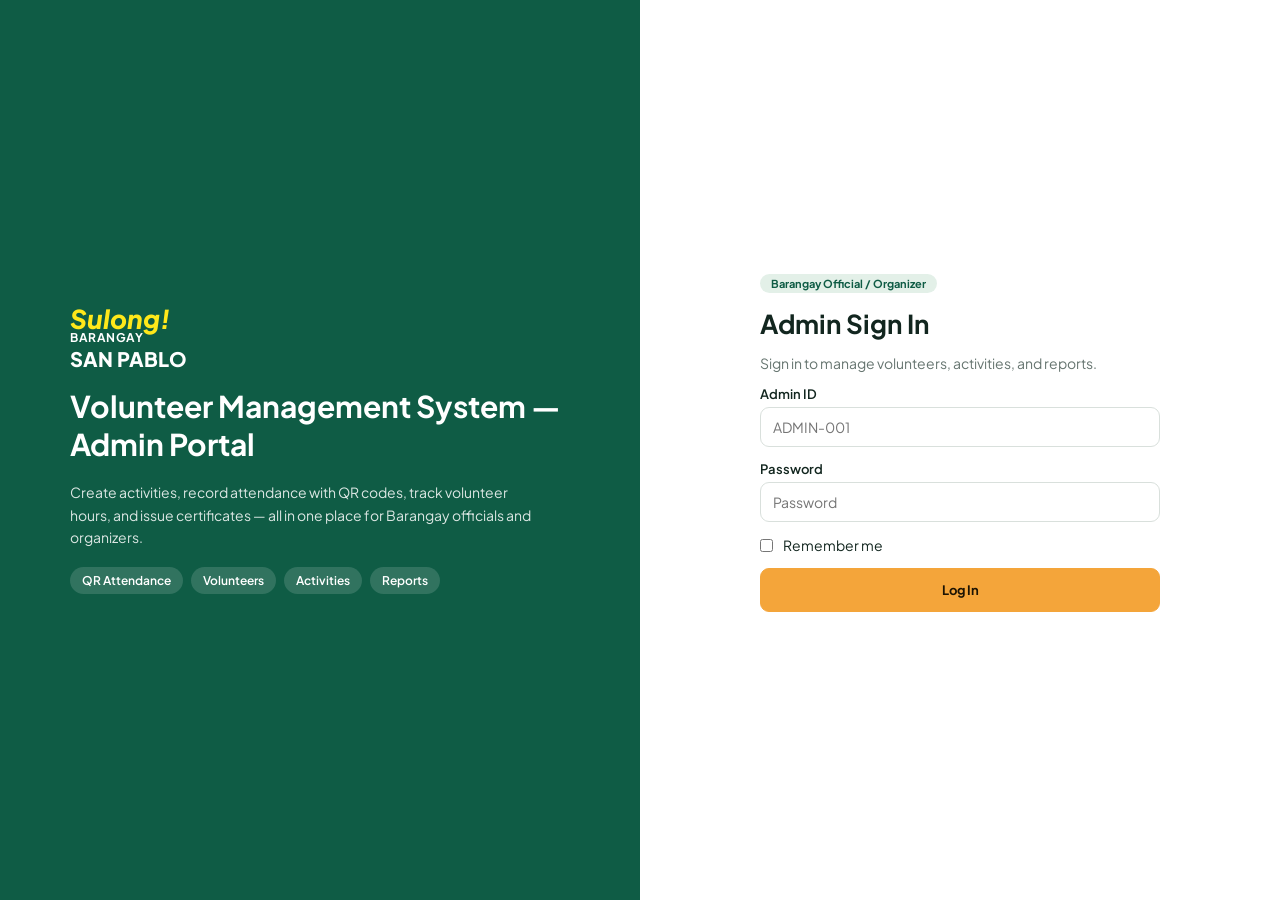
==== commit 4b4381aa: "Final" ====
--- a/SAD(mine)/index.html
+++ b/SAD(mine)/index.html
@@ -8,11 +8,11 @@
 <section id="login"><div class="l"><div class="logo">Sulong!<b>BARANGAY</b><em>SAN PABLO</em></div><h1>Volunteer Management System — Admin Portal</h1><p>Create activities, record attendance with QR codes, track volunteer hours, and issue certificates — all in one place for Barangay officials and organizers.</p><div class="pills"><span>QR Attendance</span><span>Volunteers</span><span>Activities</span><span>Reports</span></div></div>
 <div class="r"><form id="lf"><span class="badge" style="align-self:flex-start">Barangay Official / Organizer</span><h2>Admin Sign In</h2><p class="mu">Sign in to manage volunteers, activities, and reports.</p>
 <div><label class="f" style="margin-top:0">Admin ID</label><input type="text" id="aid" placeholder="ADMIN-001" autocomplete="username"></div><div><label class="f" style="margin-top:0">Password</label><input type="password" id="apw" placeholder="Password" autocomplete="current-password"></div>
-<div class="row sp"><label class="row" style="cursor:pointer"><input type="checkbox" id="rem"> Remember me</label></div><div id="lerr" class="hide" style="color:var(--rd);font-weight:600"></div><button class="btn o" style="justify-content:center;padding:13px">Log In</button><p class="mu" style="text-align:center;font-size:12px">Demo credentials: ADMIN-001 / admin123</p></form></div></section>
+<div class="row sp"><label class="row" style="cursor:pointer"><input type="checkbox" id="rem"> Remember me</label></div><div id="lerr" class="hide" style="color:var(--rd);font-weight:600"></div><button class="btn o" style="justify-content:center;padding:13px">Log In</button><p class="mu" style="text-align:center;font-size:12px"></p></form></div></section>
 <!-- ============ APP SHELL ============ -->
 <div id="app" class="hide"><aside><div class="lg"><div class="logo">Sulong!<b>BARANGAY</b><em>SAN PABLO</em></div><small>ADMINISTRATION PORTAL</small></div><nav id="nav"></nav><div class="tag">Supporting service. Strengthening community.</div>
 <div class="me"><div class="av o">BA</div><div class="b" id="meN">Barangay Admin<small>Administrator</small></div></div><div class="lo" id="lob"></div></aside>
-<div><header><div class="srch"></div><div style="flex:1"><div class="bc" id="bc"></div><h3 id="pt"></h3></div><button class="ib" title="Notifications"></button><div class="ib" style="background:var(--g);color:#fff">A</div></header><main id="main"></main></div></div>
+<div><header><div class="srch"></div><div style="flex:1"><div class="bc" id="bc"></div><h3 id="pt"></h3></div><button class="ib" title="Notifications"></button><button class="ib" id="account" type="button" title="Account settings" style="background:var(--g);color:#fff">A</button></header><main id="main"></main></div></div>
 <div id="modal" class="hide"></div><div id="toast"></div>
 <script>
 /* ================= helpers ================= */
@@ -23,21 +23,33 @@
 const SK=['First Aid','Driving','Teaching','Cooking','Carpentry','Medical','Counseling','Rescue','Photography','Tech Support'];
 const loc=d=>new Date(d-d.getTimezoneOffset()*6e4).toISOString().slice(0,10),iso=n=>{const d=new Date();d.setDate(d.getDate()+n);return loc(d)},hm=h=>{const d=new Date(Date.now()+h*36e5);return String(d.getHours()).padStart(2,'0')+':'+String(d.getMinutes()).padStart(2,'0')};
 const fd=d=>d?new Date(d+'T00:00').toLocaleDateString('en-US',{month:'short',day:'2-digit',year:'numeric'}):'—',ft=t=>{if(!t)return'—';let[h,m]=t.split(':').map(Number);return(h%12||12)+':'+String(m).padStart(2,'0')+' '+(h<12?'AM':'PM')};
+const activityHours=(start,end)=>{if(!start||!end)return'';const[h1,m1]=start.split(':').map(Number),[h2,m2]=end.split(':').map(Number),minutes=h2*60+m2-h1*60-m1;return minutes>0?Number((minutes/60).toFixed(2)):''};
+function syncActivityHours(){const start=$('#f_s'),end=$('#f_e'),hours=$('#f_h');if(start&&end&&hours)hours.value=activityHours(start.value,end.value)}
 const ini=n=>n.split(' ').map(w=>w[0]).slice(0,2).join('').toUpperCase(),av=n=>`<span class="av">${ini(n)}</span>`;
 const toast=(m,s,er)=>{const d=document.createElement('div');d.className=er?'e':'';d.innerHTML=`<b>${E(m)}</b>${s?`<div style="border:0;padding:0;box-shadow:none;min-width:0;font-size:12px;color:var(--mu)">${E(s)}</div>`:''}`;$('#toast').append(d);setTimeout(()=>d.remove(),3500)};
-const modal=h=>{$('#modal').innerHTML=h.startsWith('<div class="mb')?h:'<div class="mb">'+h+'</div>';$('#modal').classList.remove('hide')},close=()=>$('#modal').classList.add('hide');
-$('#modal').onclick=e=>{if(e.target.id=='modal')close()};
+const modal=h=>{$('#modal').innerHTML=h.startsWith('<div class="mb')?h:'<div class="mb">'+h+'</div>';$('#modal').classList.remove('hide');const profile=$('#modal .profile-modal');if(profile){const id=profile.querySelector('.row.sp .mu')?.textContent.trim(),v=vol(id);if(v?.idImage||v?.idBackImage){const card=document.createElement('div');card.className='card id-image-card';card.innerHTML=`<h4>Uploaded ${E(v.idType||'Identification document')}</h4><div class="identity-preview">${v.idImage?`<div><b>Front</b><img src="${E(v.idImage)}" alt="Front of uploaded ${E(v.idType||'volunteer ID')}"></div>`:''}${v.idBackImage?`<div><b>Back</b><img src="${E(v.idBackImage)}" alt="Back of uploaded ${E(v.idType||'volunteer ID')}"></div>`:''}</div>`;profile.insertBefore(card,profile.querySelector('.mf'))}const health=$('#modal .health-profile');if(health){const badge=health.querySelector('.badge');badge.textContent=healthStatusLabel(v);badge.classList.toggle('o',healthCapability(v)>0);const note=health.querySelector('.health-reassessment-note');if(healthCapability(v)==2&&note)note.textContent=`A reassessment is recommended after ${healthReassessmentDate(v).toLocaleDateString()}, but you may be reassessed early.`;const oldButton=health.querySelector('button');if(oldButton)oldButton.remove();if(healthCapability(v)>0){if(healthCapability(v)==1){const limitedNote=document.createElement('p');limitedNote.className='health-reassessment-note';limitedNote.textContent='Limited volunteers may join lightweight activities. Retake the health assessment to update your eligibility.';health.append(limitedNote)}const button=document.createElement('button');button.type='button';button.className='btn s';button.textContent='Reassess health';button.onclick=()=>startHealthReassessment(id);health.append(button)}}}};
+function closeModal(){$('#modal').classList.add('hide');$('#modal').innerHTML=''}
+$('#modal').onclick=e=>{if(e.target.id=='modal')closeModal()};
 /* ================= seed data (derived consistently) ================= */
 const NM=['Juan Dela Cruz','Maria Santos','Jose Ramirez','Ana Reyes','Pedro Bautista','Liza Mendoza','Carlo Villanueva','Grace Navarro','Mark Aquino','Joy Castillo','Ramon Diaz','Ella Cruz','Paolo Garcia','Nina Flores'];
 let V=NM.map((n,i)=>({id:'VOL-2026-'+String(i+1).padStart(4,'0'),name:n,email:n.toLowerCase().replace(/ /g,'.')+'@mail.com',phone:'09171'+String(234500+i*37),active:i!=5&&i!=11,ver:i<11,skills:[SK[i%10],SK[(i*3+1)%10]].filter((x,j,a)=>a.indexOf(x)==j),joined:iso(-[900,700,520,400,300,200,150,90,60,40,20,12,5,1][i]),ids:i<11?[['National ID','School ID','PhilHealth ID'][i%3]]:[]}));
-const A0=(id,title,cat,org,date,st,sl,hr,ap,s='08:00',e='12:00')=>({id,title,cat,org,desc:'Join us for '+title+'. Bring your QR code, valid ID and water.',date,start:s,end:e,venue:'Barangay Hall Grounds',slots:sl,hours:hr,deadline:date,skills:['First Aid'],approval:ap,announce:false,status:st,cover:null});
+let pendingVol=null;
+const healthCapability=v=>Number.isInteger(v.health?.capability)?v.health.capability:0;
+const healthStatus=v=>['CLEARED','LIMITED','REASSESSMENT'][healthCapability(v)];
+const healthCapabilityName=v=>['Fully able','Limited','Not able now'][healthCapability(v)];
+const healthReassessmentDate=v=>healthCapability(v)==2&&v.health?.completedAt?new Date(v.health.reassessmentDueAt||new Date(v.health.completedAt).getTime()+7*864e5):null;
+const healthReassessmentDue=v=>{const d=healthReassessmentDate(v);return d&&d<=new Date()};
+const healthStatusLabel=v=>['Cleared','Limited','Reassessment required'][healthCapability(v)];
+const activityBlockReason=(v,a)=>healthCapability(v)==2?'This volunteer is temporarily restricted from activities pending a health reassessment.':healthCapability(v)==1&&!a.lightweight?'This volunteer can only join activities marked as lightweight.':'';
+const A0=(id,title,cat,org,date,st,sl,hr,ap,s='08:00',e='12:00')=>({id,title,cat,org,desc:'Join us for '+title+'. Bring your QR code, valid ID and water.',date,start:s,end:e,venue:'Barangay Hall Grounds',slots:sl,hours:hr,deadline:date,skills:['First Aid'],approval:ap,announce:false,status:st,cover:null,lightweight:false});
 let AC=[A0(1,'Tree Planting Day','Environment','Barangay Council',iso(7),'Open',30,4,1),A0(2,'Community Feeding Program','Feeding','Barangay Council',iso(10),'Open',25,4,1),A0(3,'Blood Donation Campaign','Health','Red Cross San Pablo',iso(-33),'Open',20,5,0),A0(4,'Barangay Clean-Up Drive','Environment','Barangay Council',iso(0),'Open',30,4,0,hm(-1),hm(3)),A0(5,'Anti-Dengue Clean-Up Drive','Health','Barangay Health Center',iso(14),'Draft',20,3,0),A0(6,'Brigada Pagbasa','Education','SK Council',iso(-19),'Open',15,3,0),A0(7,'Medical Mission','Health','Barangay Health Center',iso(-26),'Open',30,4,0),A0(8,'Disaster Drill','Safety','BDRRMC',iso(-9),'Cancelled',20,3,0)];
 let R=[],AT=[];const cnt={1:6,2:7,3:8,4:9,5:0,6:7,7:8,8:5};
 AC.forEach(a=>{for(let i=0;i<cnt[a.id];i++){R.push({a:a.id,v:V[i].id,s:a.id==2&&i>=4?(i==6?'W':'P'):a.id==1&&i==5?'P':'A'});}});
 const stOf=a=>{if(a.status=='Draft'||a.status=='Cancelled')return a.status;const n=Date.now();return n<new Date(a.date+'T'+a.start)?'Open':n<=new Date(a.date+'T'+a.end)?'Ongoing':'Completed'};
+const editable=a=>!['Ongoing','Completed','Cancelled'].includes(stOf(a));
 AC.filter(a=>[3,4,6,7].includes(a.id)).forEach(a=>R.filter(r=>r.a==a.id&&r.s=='A').forEach((r,i)=>{if(i%5==4)return;const late=i%4==3;AT.push({a:a.id,v:r.v,in:a.start.slice(0,3)+(late?'20':'0'+(i%4)),out:a.id==4?'':a.end,st:late?'Late':'Present'})}));
 let AN=[{id:1,title:'Barangay Clean-Up Drive: bring gloves and water',msg:'Reminder for all registered volunteers: assembly at the Barangay Hall at 6:45 AM. Please bring your QR code.',st:'Published',when:iso(-1)+'T18:00'},{id:2,title:'Tree Planting Day registration opens',msg:'Slots are limited to 30 volunteers. Register early in Browse Events.',st:'Scheduled',when:iso(2)+'T09:00'},{id:3,title:'Volunteer orientation schedule',msg:'Draft message about the monthly volunteer orientation.',st:'Draft',when:''}];
-let CFG={name:'Barangay Admin',email:'admin@barangay-sanpablo.gov.ph',mfa:false,site:'Barangay San Pablo Volunteer Platform',tpl:'Hello volunteers! Please be reminded of our upcoming activity.',roles:[['Barangay Admin','Super Admin'],['Kagawad Reyes','Activity Manager'],['SK Chair Cruz','Attendance Officer']]};
+let CFG={name:'Barangay Admin',email:'admin@barangay-sanpablo.gov.ph',mfa:false,site:'Barangay San Pablo Volunteer Platform',tpl:'Hello volunteers! Please be reminded of our upcoming activity.'};
 /* derived */
 const act=id=>AC.find(a=>a.id==id),vol=id=>V.find(v=>v.id==id),ap=a=>R.filter(r=>r.a==a.id&&r.s=='A').length;
 const hist=v=>{const o=[];AC.forEach(a=>{const s=stOf(a);if(!['Completed','Ongoing'].includes(s)||!R.some(r=>r.a==a.id&&r.v==v.id&&r.s=='A'))return;const t=AT.find(x=>x.a==a.id&&x.v==v.id);if(t)o.push({a,date:a.date,in:t.in,out:t.out,hrs:t.out?a.hours:0,st:t.st});else if(s=='Completed')o.push({a,date:a.date,in:'',out:'',hrs:0,st:'Absent'})});return o};
@@ -48,16 +60,16 @@
 const tok=()=>{try{return localStorage.getItem('sad_token')||sessionStorage.getItem('sad_token')}catch(e){return null}};
 $('#lf').onsubmit=ev=>{ev.preventDefault();const i=$('#aid').value.trim().toUpperCase(),p=$('#apw').value.trim();if(i=='ADMIN-001'&&p=='admin123'){try{(($('#rem').checked)?localStorage:sessionStorage).setItem('sad_token','1')}catch(e){}enter()}else{const x=$('#lerr');x.textContent='Invalid Admin ID or password.';x.classList.remove('hide')}};
 const enter=()=>{$('#login').classList.add('hide');$('#app').classList.remove('hide');go('dash')};
-const logout=()=>{try{localStorage.removeItem('sad_token');sessionStorage.removeItem('sad_token')}catch(e){}close();$('#app').classList.add('hide');$('#login').classList.remove('hide');$('#apw').value=''};
-$('#lob').innerHTML=I('out')+'Log out';$('#lob').onclick=()=>modal(`<div class="row" style="align-items:flex-start"><div class="mi r">${I('out',20)}</div><div><h3>Log out?</h3><p class="mu">Are you sure you want to log out?</p></div></div><div class="mf"><button class="btn" onclick="close()">Cancel</button><button class="btn p" onclick="logout()">Log Out</button></div>`);
+const logout=()=>{try{localStorage.removeItem('sad_token');sessionStorage.removeItem('sad_token')}catch(e){}closeModal();$('#app').classList.add('hide');$('#login').classList.remove('hide');$('#apw').value=''};
+$('#lob').innerHTML=I('out')+'Log out';$('#lob').onclick=()=>modal(`<div class="row" style="align-items:flex-start"><div class="mi r">${I('out',20)}</div><div><h3>Log out?</h3><p class="mu">Are you sure you want to log out?</p></div></div><div class="mf"><button class="btn" onclick="closeModal()">Cancel</button><button class="btn p" onclick="logout()">Log Out</button></div>`);
+$('#account').onclick=accountSettings;
 /* ================= navigation ================= */
-const SHOW_SETTINGS=true; /* set false to drop the Settings module */
-const NAV=[['dash','Dashboard','dash'],['vol','Volunteers','users'],['act','Activities','cal'],['att','Attendance','qr'],['ann','Announcements','mega'],['rep','Reports','chart']];if(SHOW_SETTINGS)NAV.push(['set','Settings','set']);
-const S={page:'dash',vt:'All',vp:1,vq:'',vsel:'',at:'All',aq:'',aid:null,atab:'ov',rf:'All',gf:'Months',as:null,mode:'in',ann:'All',edA:null,edN:null,rep:{f:'',t:'',a:'',c:''}};
+const NAV=[['dash','Dashboard','dash'],['vol','Volunteers','users'],['act','Activities','cal'],['att','Attendance','qr'],['ann','Announcements','mega'],['rep','Reports','chart']];
+const S={page:'dash',vt:'All',vp:1,vq:'',vsel:'',at:'All',aq:'',aid:null,atab:'ov',rf:'All',gf:'Months',as:null,mode:'in',ann:'All',annForm:false,edA:null,edN:null,rep:{f:'',t:'',a:'',c:''}};
 const go=(p,x)=>{S.page=p;Object.assign(S,x||{});window.scrollTo(0,0);draw()};
-const T={dash:['Home / Overview','Dashboard'],vol:['Home / Volunteers','Volunteers'],act:['Home / Activities','Activities'],form:['Activities / '+'Form','Activity Form'],det:['Activities / Details','Activity Details'],att:['Home / Attendance','Attendance (QR)'],ann:['Home / Announcements','Announcements'],rep:['Home / Reports','Reports'],set:['Home / Settings','Settings']};
-function draw(){const k=['form','det'].includes(S.page)?'act':S.page;$('#nav').innerHTML=NAV.map(n=>`<a class="${n[0]==k?'on':''}" onclick="go('${n[0]}')">${I(n[2])}${n[1]}</a>`).join('');$('.srch').innerHTML=I('srch')+'<input placeholder="Search volunteers, activities…" onkeydown="if(event.key==\'Enter\'){go(\'vol\',{vq:this.value,vt:\'All\',vp:1})}">';document.querySelector('header .ib').innerHTML=I('bell');
-$('#bc').textContent=T[S.page][0];$('#pt').textContent=T[S.page][1];$('#main').innerHTML=({dash,vol:vols,act:acts,form,det,att,ann,rep,set:sets})[S.page]();if(S.page=='att')attInit()}
+const T={dash:['Home / Overview','Dashboard'],vol:['Home / Volunteers','Volunteers'],act:['Home / Activities','Activities'],form:['Activities / '+'Form','Activity Form'],det:['Activities / Details','Activity Details'],att:['Home / Attendance','Attendance (QR)'],ann:['Home / Announcements','Announcements'],rep:['Home / Reports','Reports']};
+function draw(){const k=['form','det'].includes(S.page)?'act':S.page;$('#nav').innerHTML=NAV.map(n=>`<a class="${n[0]==k?'on':''}" onclick="go('${n[0]}')">${I(n[2])}${n[1]}</a>`).join('');$('.srch').innerHTML=I('srch')+'<input placeholder="Search volunteers..." onkeydown="if(event.key==\'Enter\'){go(\'vol\',{vq:this.value,vt:\'All\',vp:1})}">';document.querySelector('header .ib').innerHTML=I('bell');
+$('#bc').textContent=T[S.page][0];$('#pt').textContent=T[S.page][1];$('#main').innerHTML=({dash,vol:vols,act:acts,form,det,att,ann,rep})[S.page]();if(S.page=='att')attInit()}
 const page=(t,s,btn='')=>`<div class="ph"><div><h1 class="t">${t}</h1><div class="sub">${s}</div></div><div class="row">${btn}</div></div>`;
 const pager=(n,p,per,fn)=>{const t=Math.max(1,Math.ceil(n/per));return`<div class="pg"><span>Showing ${n?(p-1)*per+1:0}–${Math.min(n,p*per)} of ${n}</span><div>${Array.from({length:t},(_,i)=>`<button class="${i+1==p?'on':''}" onclick="${fn}(${i+1})">${i+1}</button>`).join('')}</div></div>`};
 /* ================= 2. DASHBOARD ================= */
@@ -74,61 +86,91 @@
 <h4 style="margin:6px 0 10px">Ongoing Activity Monitor</h4>${ongo.length?`<div class="mon">${ongo.map(a=>`<div class="card"><div class="row sp"><div class="row"><div class="av" style="width:56px;height:56px;border-radius:12px;background:var(--gl) center/cover ${a.cover?`url(${a.cover})`:''}">${a.cover?'':I(CI[a.cat],22)}</div><div><div class="b" style="font-size:16px">${E(a.title)}</div><div class="mu" style="font-size:12px">${fd(a.date)} · ${ft(a.start)}–${ft(a.end)}<br>${E(a.venue)}</div></div></div><span class="badge o">Ongoing</span></div><div class="row sp" style="margin-top:12px"><span class="mu">Registered</span><b>${ap(a)} registered · ${Math.max(0,a.slots-ap(a))} slots left</b></div><div class="pb"><i style="width:${ap(a)/a.slots*100}%"></i></div><div class="row"><button class="btn o" onclick="openAtt(${a.id})">${I('max')}Open Attendance</button><button class="btn" onclick="viewD(${a.id})">View Details</button></div></div>`).join('')}</div>`:'<div class="card empty">No ongoing activities right now.</div>'}
 <div class="tw" style="margin-top:16px"><div style="padding:16px 20px" class="b">Recent Registrations</div><table><tr><th>Volunteer Name</th><th>Registered Activity</th><th>Registration Date</th><th>Status</th><th>Action</th></tr>${recent.map((r,i)=>{const v=vol(r.v),a=act(r.a);return`<tr><td><div class="nm">${av(v.name)}${E(v.name)}</div></td><td>${E(a.title)}</td><td>${fd(iso(-i-1))}</td><td><span class="badge ${bm[r.s]}">${bl[r.s]}</span></td><td><button class="btn s" onclick="go('det',{aid:${a.id},atab:'reg'})">View</button></td></tr>`}).join('')}</table></div>`}
 function growth(u){const n=Date.now(),D=864e5,tot=t=>V.filter(v=>new Date(v.joined+'T00:00').getTime()<=t).length;const cfg={Days:[7,D,'day',t=>new Date(t).toLocaleDateString('en-US',{weekday:'short'})],Weeks:[8,7*D,'week',(t,i)=>'W'+(i+1)],Months:[8,30*D,'month',t=>new Date(t).toLocaleDateString('en-US',{month:'short'})],Years:[4,365*D,'year',t=>new Date(t).getFullYear()]}[u],d=[];for(let i=cfg[0]-1;i>=0;i--){const t=n-i*cfg[1];d.push([cfg[3](t,cfg[0]-1-i),tot(t)])}return{d,unit:cfg[2],new:tot(n)-tot(n-cfg[1])}}
-function openAtt(id){const a=act(id),L=AT.filter(t=>t.a==id).sort((x,y)=>x.in.localeCompare(y.in));modal(`<h3>${E(a.title)} — Attendance</h3><p class="mu">Category: <span class="chip">${a.cat}</span> · ${L.length} checked in</p><div class="tw" style="margin-top:12px;box-shadow:none;border:1px solid var(--bd)"><table><tr><th>Attendee</th><th>Category</th><th>Time-In</th></tr>${L.map(t=>`<tr><td><div class="nm">${av(vol(t.v).name)}${E(vol(t.v).name)}</div></td><td>${a.cat}</td><td>${ft(t.in)}</td></tr>`).join('')||'<tr><td colspan=3 class="empty">No check-ins yet.</td></tr>'}</table></div><div class="mf"><button class="btn" onclick="close()">Close</button></div>`)}
-function viewD(id){const a=act(id);modal(`<h3>${E(a.title)}</h3><span class="badge o">${stOf(a)}</span><div class="g2" style="margin-top:14px"><div><div class="mu">Date</div><b>${fd(a.date)}</b></div><div><div class="mu">Venue</div><b>${E(a.venue)}</b></div><div style="margin-top:8px"><div class="mu">Start Time</div><b>${ft(a.start)}</b></div><div style="margin-top:8px"><div class="mu">End Time</div><b>${ft(a.end)}</b></div></div><div class="mu" style="margin-top:14px">Overview</div><p style="line-height:1.6">${E(a.desc)}</p><div class="mf"><button class="btn" onclick="close()">Close</button></div>`)}
+function openAtt(id){const a=act(id),L=AT.filter(t=>t.a==id).sort((x,y)=>x.in.localeCompare(y.in));modal(`<h3>${E(a.title)} — Attendance</h3><p class="mu">Category: <span class="chip">${a.cat}</span> · ${L.length} checked in</p><div class="tw" style="margin-top:12px;box-shadow:none;border:1px solid var(--bd)"><table><tr><th>Attendee</th><th>Category</th><th>Time-In</th></tr>${L.map(t=>`<tr><td><div class="nm">${av(vol(t.v).name)}${E(vol(t.v).name)}</div></td><td>${a.cat}</td><td>${ft(t.in)}</td></tr>`).join('')||'<tr><td colspan=3 class="empty">No check-ins yet.</td></tr>'}</table></div><div class="mf"><button class="btn" onclick="closeModal()">Close</button></div>`)}
+function viewD(id){const a=act(id);modal(`<h3>${E(a.title)}</h3><span class="badge o">${stOf(a)}</span><div class="g2" style="margin-top:14px"><div><div class="mu">Date</div><b>${fd(a.date)}</b></div><div><div class="mu">Venue</div><b>${E(a.venue)}</b></div><div style="margin-top:8px"><div class="mu">Start Time</div><b>${ft(a.start)}</b></div><div style="margin-top:8px"><div class="mu">End Time</div><b>${ft(a.end)}</b></div></div><div class="mu" style="margin-top:14px">Overview</div><p style="line-height:1.6">${E(a.desc)}</p><div class="mf"><button class="btn" onclick="closeModal()">Close</button></div>`)}
 /* ================= 3. VOLUNTEERS ================= */
 function vols(){const t=S.vt;let L=V.filter(v=>!S.vq||(v.name+v.id+v.skills.join()).toLowerCase().includes(S.vq.toLowerCase()));if(t=='Verified')L=L.filter(v=>v.ver);if(t=='Semi-Verified')L=L.filter(v=>!v.ver);if(t=='Skills'&&S.vsel)L=L.filter(v=>v.skills.includes(S.vsel));if(t=='Status'&&S.vsel)L=L.filter(v=>(v.active?'Active':'Inactive')==S.vsel);if(t=='Total Volunteer Hours')L=[...L].sort((a,b)=>hrs(b)-hrs(a));if(t=='New Volunteers')L=L.filter(v=>new Date(v.joined)>=new Date(Date.now()-30*864e5));
 const tabs=['All','Verified','Semi-Verified','Skills','Status','Total Volunteer Hours','New Volunteers'],pg=L.slice((S.vp-1)*8,S.vp*8);window._L=L;
 return page('Volunteer Directory','Manage volunteer onboarding, verification, profiles and records.',`<button class="btn" onclick="expModal('vol')">${I('dl')}Export Volunteer List</button><button class="btn o" onclick="addVol()">${I('plus')}Add New Volunteer</button>`)+`<div class="tabs">${tabs.map(x=>`<a class="${x==t?'on':''}" onclick="go('vol',{vt:'${x}',vp:1,vsel:''})">${x}</a>`).join('')}</div>${t=='Skills'?`<div style="width:220px;margin-bottom:12px"><select onchange="go('vol',{vsel:this.value,vp:1})"><option value="">All skills</option>${SK.map(s=>`<option ${s==S.vsel?'selected':''}>${s}</option>`).join('')}</select></div>`:''}${t=='Status'?`<div style="width:220px;margin-bottom:12px"><select onchange="go('vol',{vsel:this.value,vp:1})"><option value="">All</option>${['Active','Inactive'].map(s=>`<option ${s==S.vsel?'selected':''}>${s}</option>`).join('')}</select></div>`:''}
-<div class="tw"><table><tr><th>Volunteer Name</th><th>Activities Completed</th><th>Total Hours Credited</th><th>Issued Certificates</th><th>Status</th><th>Qualification Status</th><th>Action</th></tr>${pg.map(v=>`<tr><td><div class="nm">${av(v.name)}${E(v.name)}</div></td><td>${done(v)}</td><td>${hrs(v)} hrs</td><td>${certs(v).length}</td><td><span class="badge ${v.active?'':'m'}">${v.active?'Active':'Inactive'}</span></td><td><span class="badge ${v.ver?'':'o'}">${v.ver?'Verified':'Semi-Verified'}</span></td><td><button class="btn s" onclick="profile('${v.id}')">View</button></td></tr>`).join('')||'<tr><td colspan=7 class="empty">No volunteers found.</td></tr>'}</table>${pager(L.length,S.vp,8,'vpg')}</div>
-<p class="mu" style="margin-top:10px;font-size:12px"><b>Verified</b> = uploaded at least one valid ID and completed face recognition → can access the volunteer portal. <b>Semi-Verified</b> = restricted; cannot join any volunteer activity.</p>`}
+<div class="tw"><table><tr><th>Volunteer</th><th>Activities Completed</th><th>Total Hours Credited</th><th>Issued Certificates</th><th>Status</th><th>Qualification Status</th><th>Health Capability</th><th>Action</th></tr>${pg.map(v=>`<tr><td><div class="nm">${av(v.name)}<div><span class="mu" style="font-size:11px">${E(v.id)}</span><div>${E(v.name)}</div></div></div></td><td>${done(v)}</td><td>${hrs(v)} hrs</td><td>${certs(v).length}</td><td><span class="badge ${v.active?'':'m'}">${v.active?'Active':'Inactive'}</span></td><td><span class="badge ${v.ver?'':'o'}">${v.ver?'Verified':'Semi-Verified'}</span></td><td><span class="badge ${healthCapability(v)>0?'o':''}">${healthCapabilityName(v)}</span></td><td><button class="btn s" onclick="profile('${v.id}')">View</button></td></tr>`).join('')||'<tr><td colspan=8 class="empty">No volunteers found.</td></tr>'}</table>${pager(L.length,S.vp,8,'vpg')}</div>
+<p class="mu" style="margin-top:10px;font-size:12px"><b>Verified</b> = both sides of a valid ID uploaded and face match completed → can access the volunteer portal. <b>Semi-Verified</b> = restricted; cannot join any volunteer activity.</p>`}
 const vpg=p=>go('vol',{vp:p});
-function addVol(){modal(`<h3>Add New Volunteer</h3><p class="mu">Manually register a volunteer.</p><label class="f">Full Name</label><input type="text" id="n"><div class="g2"><div><label class="f">Email</label><input type="email" id="m"></div><div><label class="f">Contact Number</label><input type="text" id="p"></div></div><label class="f">Skills</label><div class="sk">${SK.map(s=>`<label><input type="checkbox" value="${s}">${s}</label>`).join('')}</div><label class="f">Valid ID uploaded (one is enough)</label><select id="idt"><option value="">None</option><option>National ID</option><option>School ID</option><option>PhilHealth ID</option></select><label class="row" style="margin-top:12px"><input type="checkbox" id="fr"> Face recognition completed</label><div class="mf"><button class="btn" onclick="close()">Cancel</button><button class="btn p" onclick="saveVol()">Save Volunteer</button></div>`)}
-function saveVol(){const n=$('#n').value.trim(),m=$('#m').value.trim();if(!n||!/\S+@\S+\.\S+/.test(m))return toast('Please enter a name and valid email.','',1);const idt=$('#idt').value,ids=idt?[idt]:[];V.push({id:'VOL-2026-'+String(V.length+1).padStart(4,'0'),name:n,email:m,phone:$('#p').value,active:true,ver:!!idt&&$('#fr').checked,skills:[...document.querySelectorAll('.sk input:checked')].map(x=>x.value),joined:iso(0),ids});close();toast('Volunteer added',n);draw()}
+function addVol(){pendingVol={};volDetailsForm()}
+function volDetailsForm(){const v=pendingVol||{};modal(`<div class="mb volunteer-form"><div class="onboarding-steps"><b class="current">1. Details</b><span>2. Identity verification</span><span>3. Health assessment</span></div><h3>Add New Volunteer</h3><p class="mu">Enter the volunteer’s account details and skills to begin onboarding.</p><label class="f">Full Name</label><input type="text" id="n" value="${E(v.name||'')}"><div class="g2"><div><label class="f">Email</label><input type="email" id="m" value="${E(v.email||'')}"></div><div><label class="f">Contact Number</label><input type="text" id="p" value="${E(v.phone||'')}"></div></div><label class="f">Skills</label><div class="sk">${SK.map(s=>`<label><input type="checkbox" value="${s}" ${v.skills?.includes(s)?'checked':''}>${s}</label>`).join('')}</div><div class="mf"><button type="button" class="btn" onclick="pendingVol=null;closeModal()">Cancel</button><button type="button" class="btn p" onclick="startVolVerification()">Continue to identity verification</button></div></div>`)}
+function startVolVerification(){const name=$('#n').value.trim(),email=$('#m').value.trim();if(!name||!/\S+@\S+\.\S+/.test(email))return toast('Please enter a name and valid email.','',1);pendingVol={...pendingVol,name,email,phone:$('#p').value.trim(),skills:[...document.querySelectorAll('.sk input:checked')].map(x=>x.value)};volIdentityForm()}
+function volIdentityForm(){const v=pendingVol||{},types=['National ID','PhilHealth ID','Driver’s License','Passport','UMID','PhilSys ID','Voter’s ID','Postal ID'];const upload=(side,label)=>{const image=v[`id${side}`];return`<div class="identity-upload"><label class="f" for="id_${side}" style="margin-top:0">${label}</label>${image?`<img src="${E(image)}" alt="${label} preview"><button type="button" class="btn s" onclick="clearVolunteerIdImage('${side}')">Remove image</button>`:'<p class="mu">PNG, JPG, or WEBP · up to 5 MB</p>'}<input type="file" id="id_${side}" accept="image/png,image/jpeg,image/webp" onchange="readVolunteerIdImage(this,'${side}')"></div>`};modal(`<div class="mb volunteer-form"><div class="onboarding-steps"><span>1. Details</span><b class="current">2. Identity verification</b><span>3. Health assessment</span></div><h3>Verify volunteer identity</h3><p class="mu">Select a valid ID and upload clear images of both sides. Face matching is a simulated demo in this prototype; no biometric comparison is performed.</p><label class="f" for="idt">ID type</label><select id="idt" onchange="setVolunteerIdType(this.value)"><option value="">Select ID type</option>${types.map(s=>`<option ${s==v.idt?'selected':''}>${s}</option>`).join('')}</select><div class="g2 identity-uploads">${upload('Image','Front of ID')}${upload('BackImage','Back of ID')}</div><div class="face-check"><h4>Face match</h4><p class="mu">Compare the volunteer’s face with the photo on the ID.</p><div class="face-result ${v.faceScan=='matched'?'success':v.faceScan=='failed'?'failure':''}">${v.faceScan=='matched'?'Face matched.':v.faceScan=='failed'?'Face could not be matched. Try again.':v.faceScan=='scanning'?'Checking face match…':'No face check completed yet.'}</div><div class="row"><button type="button" class="btn p" ${!v.idt||!v.idImage||!v.idBackImage||v.faceScan=='scanning'?'disabled':''} onclick="scanVolunteerFace()">Start face match</button><button type="button" class="btn s" ${!v.idt||!v.idImage||!v.idBackImage?'disabled':''} onclick="failVolunteerFace()">Simulate mismatch</button></div></div><div class="mf"><button type="button" class="btn" onclick="volDetailsForm()">Back to details</button><button type="button" class="btn p" ${v.faceScan=='matched'?'':'disabled'} onclick="pendingVol={...pendingVol,face:true};volHealthForm()">Continue to health assessment</button></div></div>`)}
+function setVolunteerIdType(idt){pendingVol.idt=idt;pendingVol.face=false;pendingVol.faceScan='';volIdentityForm()}
+function scanVolunteerFace(){pendingVol.faceScan='scanning';volIdentityForm();setTimeout(()=>{if(pendingVol?.faceScan=='scanning'){pendingVol.faceScan='matched';pendingVol.face=true;volIdentityForm()}},1500)}
+function failVolunteerFace(){pendingVol.faceScan='failed';pendingVol.face=false;volIdentityForm()}
+function readVolunteerIdImage(input,side){const file=input.files?.[0];if(!file)return;if(!['image/png','image/jpeg','image/webp'].includes(file.type))return toast('Unsupported ID image','Choose a PNG, JPG, or WEBP image.',1);if(file.size>5e6){input.value='';return toast('ID image exceeds 5 MB','Choose a smaller image.',1)}const reader=new FileReader();reader.onerror=()=>toast('Could not read ID image','Choose the image again.',1);reader.onload=()=>{if(typeof reader.result!='string')return toast('Could not read ID image','Choose the image again.',1);pendingVol[`id${side}`]=reader.result;pendingVol.face=false;pendingVol.faceScan='';volIdentityForm()};reader.readAsDataURL(file)}
+function clearVolunteerIdImage(side){pendingVol[`id${side}`]='';pendingVol.face=false;pendingVol.faceScan='';volIdentityForm()}
+function captureVolHealth(){const capability=[['Fully able','No restrictions'],['Limited','Light tasks only'],['Not able now','Admin will follow up']][pendingVol.capability];return{conditions:[...pendingVol.healthConditions],otherConditions:$('#health_other')?.value.trim()||pendingVol.healthDraft?.otherConditions||'',capability:Number(pendingVol.capability),capabilityLabel:capability?.[0]||'',capabilityNote:capability?.[1]||''}}
+function volHealthForm(){const d=pendingVol.healthDraft||{};pendingVol.healthConditions=pendingVol.healthConditions||[...(d.conditions||[])];if(pendingVol.capability===undefined)pendingVol.capability=d.capability;const conditions=pendingVol.healthConditions;modal(`<div class="mb health-modal"><div class="health-heading"><div class="onboarding-steps"><span>1. Details</span><span>2. Identity verification</span><b class="current">3. Health assessment</b></div><h3>Health & capability check</h3><p class="mu">Let us know about any health conditions so we can match you with activities that are safe for you.</p></div>
+<div class="health-question"><label class="f">Do you have any health conditions? Select all that apply</label><div class="chips health-condition-options">${['None','Asthma','Heart condition','Hypertension','Diabetes','Allergies','Other'].map(c=>`<button type="button" class="pill ${conditions.includes(c)?'on':''}" onclick="toggleVolunteerCondition('${c}')">${conditions.includes(c)?'✓ ':''}${c}</button>`).join('')}</div></div><div class="health-question"><label class="f" for="health_other">Other conditions or notes <span class="mu">(Optional)</span></label><input type="text" id="health_other" value="${E(d.otherConditions||'')}" placeholder="e.g. allergic to dust, recent surgery"></div><div class="health-question"><label class="f">Are you physically able to join volunteer activities?</label><div class="health-capabilities">${[['Fully able','No restrictions'],['Limited','Light tasks only'],['Not able now','Admin will follow up']].map(([label,note],i)=>`<button type="button" class="health-capability ${pendingVol.capability===i?'on':''}" onclick="selectVolunteerCapability(${i})"><b>${label}</b><small>${note}</small></button>`).join('')}</div></div><div class="note">✓ Your health details are confidential and only used to match you with safe activities.</div>
+<div class="mf health-actions"><button type="button" class="btn" onclick="backFromHealth()">${pendingVol.reassessmentId?'Back to profile':'Back to identity verification'}</button><button type="button" class="btn p" onclick="saveVol()">${pendingVol.reassessmentId?'Save health reassessment':'Confirm Volunteer Registration'}</button></div></div>`)}
+function backFromHealth(){if(pendingVol.reassessmentId){const id=pendingVol.reassessmentId;pendingVol=null;closeModal();return profile(id)}pendingVol.healthDraft=captureVolHealth();volIdentityForm()}
+function toggleVolunteerCondition(condition){const otherConditions=$('#health_other').value.trim(),selected=pendingVol.healthConditions;if(condition=='None')pendingVol.healthConditions=selected.includes('None')?[]:['None'];else pendingVol.healthConditions=selected.includes(condition)?selected.filter(x=>x!=condition&&x!='None'):[...selected.filter(x=>x!='None'),condition];pendingVol.healthDraft={...pendingVol.healthDraft,conditions:[...pendingVol.healthConditions],otherConditions,capability:pendingVol.capability};volHealthForm()}
+function selectVolunteerCapability(capability){const otherConditions=$('#health_other').value.trim();pendingVol.capability=capability;pendingVol.healthDraft={...pendingVol.healthDraft,conditions:[...pendingVol.healthConditions],otherConditions,capability};volHealthForm()}
+function saveVol(){
+const health=captureVolHealth();
+if(!health.conditions.length)return toast('Select your health conditions','Choose None if you have no listed conditions.',1);
+if(health.conditions.includes('None')&&health.conditions.length>1)return toast('Select None or the conditions that apply','None cannot be combined with another condition.',1);
+if(!Number.isInteger(health.capability)||health.capability<0||health.capability>2)return toast('Select your physical capability','Choose the option that best describes your ability to participate.',1);
+const status=['CLEARED','LIMITED','REASSESSMENT'][health.capability],idt=pendingVol.idt,hasIdImage=!!(pendingVol.idImage||pendingVol.idBackImage),ids=idt&&hasIdImage?[idt]:[];
+health.completedAt=new Date().toISOString();
+if(health.capability==2)health.reassessmentDueAt=new Date(Date.now()+7*864e5).toISOString();
+if(pendingVol.reassessmentId){const v=vol(pendingVol.reassessmentId);if(!v)return toast('Volunteer record not found','The health reassessment could not be saved.',1);v.health=health;v.healthStatus=status}
+else{let next=V.length+1,id='VOL-2026-'+String(next).padStart(4,'0');while(V.some(v=>v.id==id)){next++;id='VOL-2026-'+String(next).padStart(4,'0')}
+V.push({id,name:pendingVol.name,email:pendingVol.email,phone:pendingVol.phone,active:true,ver:!!(idt&&pendingVol.idImage&&pendingVol.idBackImage&&pendingVol.face),skills:pendingVol.skills,joined:iso(0),ids,idType:idt,idImage:pendingVol.idImage||'',idBackImage:pendingVol.idBackImage||'',healthStatus:status,health})}
+const id=pendingVol.reassessmentId||V[V.length-1].id,name=pendingVol.name,reassessment=!!pendingVol.reassessmentId;pendingVol=null;closeModal();toast(reassessment?'Health reassessment saved':'Volunteer registration confirmed',reassessment?name+'’s activity eligibility has been updated.':name+' was added. Their volunteer profile includes the entry QR. Open the profile to view it.');draw();profile(id)
+}
+function startHealthReassessment(id){const v=vol(id);if(!v||healthCapability(v)==0)return toast('Reassessment is not available','Only limited and not-able volunteers need a health reassessment.',1);pendingVol={reassessmentId:id,name:v.name,email:v.email,phone:v.phone,skills:v.skills,healthDraft:{conditions:[...(v.health.conditions||[])],otherConditions:v.health.otherConditions||''}};volHealthForm()}
 function profile(id,tab='p'){const v=vol(id),H=hist(v),C=certs(v);const qr=Array.from({length:225},(_,i)=>{const x=i%15,y=Math.floor(i/15),f=(x<5&&y<5)||(x>9&&y<5)||(x<5&&y>9);const b=f?(x==0||y==0||x==4||y==4||x==10||x==14||y==14||y==10||(x%14>1&&x%14<3&&y>1&&y<3)||(x>10&&x<14&&y>0&&y<4)||(x>0&&x<4&&y>10&&y<14)):((x*7+y*13+id.charCodeAt(id.length-1)*3+x*y)%3==0);return`<i class="${b?'k':''}"></i>`}).join('');
-const body={p:`<div class="row" style="align-items:flex-start;gap:20px"><div style="text-align:center"><div class="av" style="width:90px;height:90px;font-size:28px">${ini(v.name)}</div><div class="mu" style="font-size:11px;margin-top:6px">Profile Photo</div></div><div style="flex:1"><div class="g2"><div><div class="mu">Name</div><b>${E(v.name)}</b></div><div><div class="mu">Email</div><b>${E(v.email)}</b></div><div style="margin-top:8px"><div class="mu">Contact Number</div><b>${E(v.phone)}</b></div><div style="margin-top:8px"><div class="mu">Date Joined</div><b>${fd(v.joined)}</b></div><div style="margin-top:8px"><div class="mu">Status</div><span class="badge ${v.active?'':'m'}">${v.active?'Active':'Inactive'}</span></div><div style="margin-top:8px"><div class="mu">Qualification Status</div><span class="badge ${v.ver?'':'o'}">${v.ver?'Verified':'Semi-Verified'}</span></div></div></div><div style="text-align:center"><div class="qr">${qr}</div><div class="mu" style="font-size:11px;margin-top:4px">Personal QR · ${v.id}</div></div></div><div class="mu" style="margin-top:14px">Skill Tags</div>${v.skills.map(s=>`<span class="chip">${s}</span>`).join('')||'—'}<div class="g3" style="margin-top:14px">${[['Cumulative Hours',hrs(v)+' hrs'],['Activities Joined',joined(v)],['Earned Certificates',C.length],['Attendance Rate',rate(v)+'%']].map(x=>`<div class="card" style="padding:12px;box-shadow:none;border:1px solid var(--bd)"><div class="mu" style="font-size:12px">${x[0]}</div><b style="font-size:18px">${x[1]}</b></div>`).join('')}</div><div class="mu" style="margin-top:14px">Uploaded Identification Documents</div>${['National ID','School ID','PhilHealth ID'].map(d=>`<span class="badge ${v.ids.includes(d)?'':'m'}" style="margin-right:6px">${d}: ${v.ids.includes(d)?'Uploaded':'—'}</span>`).join('')}`,
+const body={p:`<div class="row profile-top"><div style="text-align:center"><div class="av" style="width:90px;height:90px;font-size:28px">${ini(v.name)}</div><div class="mu" style="font-size:11px;margin-top:6px">Profile Photo</div></div><div class="profile-info"><div class="g2"><div><div class="mu">Name</div><b>${E(v.name)}</b></div><div><div class="mu">Email</div><b>${E(v.email)}</b></div><div style="margin-top:8px"><div class="mu">Contact Number</div><b>${E(v.phone)}</b></div><div style="margin-top:8px"><div class="mu">Date Joined</div><b>${fd(v.joined)}</b></div><div style="margin-top:8px"><div class="mu">Status</div><span class="badge ${v.active?'':'m'}">${v.active?'Active':'Inactive'}</span></div><div style="margin-top:8px"><div class="mu">Qualification Status</div><span class="badge ${v.ver?'':'o'}">${v.ver?'Verified':'Semi-Verified'}</span></div></div></div><div style="text-align:center"><div class="qr">${qr}</div><div class="mu" style="font-size:11px;margin-top:4px">Personal QR · ${v.id}</div></div></div><div class="mu" style="margin-top:14px">Skill Tags</div>${v.skills.map(s=>`<span class="chip">${s}</span>`).join('')||'—'}<div class="g3 profile-stats" style="margin-top:14px">${[['Cumulative Hours',hrs(v)+' hrs'],['Activities Joined',joined(v)],['Earned Certificates',C.length],['Attendance Rate',rate(v)+'%']].map(x=>`<div class="card" style="padding:12px;box-shadow:none;border:1px solid var(--bd)"><div class="mu" style="font-size:12px">${x[0]}</div><b style="font-size:18px">${x[1]}</b></div>`).join('')}</div><div class="mu" style="margin-top:14px">Identification Document</div>${v.idType?`<span class="badge ${v.idImage&&v.idBackImage?'':'o'}">${E(v.idType)}: ${v.idImage&&v.idBackImage?'Front and back uploaded':'Incomplete'}</span>`:['National ID','School ID','PhilHealth ID'].map(d=>`<span class="badge ${v.ids.includes(d)?'':'m'}" style="margin-right:6px">${d}: ${v.ids.includes(d)?'Uploaded':'—'}</span>`).join('')}${v.health?`<div class="card health-profile" style="margin-top:14px"><div class="row sp"><h4>Health Assessment</h4><span class="badge ${['FLAGGED','REASSESSMENT'].includes(healthStatus(v))?'o':''}">${healthStatus(v)=='REASSESSMENT'?healthReassessmentDue(v)?'Reassessment Due':'Reassessment Scheduled':healthStatus(v)=='FLAGGED'?'Flagged for Review':'Cleared'}</span></div><div class="mu">Completed ${new Date(v.health.completedAt).toLocaleDateString()}</div><p style="margin-top:8px">Health conditions: ${E((v.health.conditions||[]).join(', '))}</p>${v.health.otherConditions?`<p>Other conditions or notes: ${E(v.health.otherConditions)}</p>`:''}<p style="margin-top:6px">Physical capability: ${E(v.health.capabilityLabel||healthCapabilityName(v))}${v.health.capabilityNote?` (${E(v.health.capabilityNote)})`:''}</p>${healthCapability(v)==2?`<p class="health-reassessment-note">${healthReassessmentDue(v)?'Health reassessment is due. This volunteer remains unable to join activities until reassessed.':`Reassessment available ${healthReassessmentDate(v).toLocaleDateString()}. This volunteer cannot join activities until reassessed.`}</p>${healthReassessmentDue(v)?`<button type="button" class="btn s" onclick="startHealthReassessment('${v.id}')">Complete health reassessment</button>`:''}`:''}</div>`:'<p class="mu" style="margin-top:14px">No health assessment on file for this existing volunteer.</p>'}`,
 h:`<table><tr><th>Activity Name</th><th>Date</th><th>Time-In</th><th>Time-Out</th><th>Total Hours</th><th>Attendance Status</th></tr>${H.map(h=>`<tr><td>${E(h.a.title)}</td><td>${fd(h.date)}</td><td>${ft(h.in)}</td><td>${ft(h.out)}</td><td>${h.hrs}</td><td><span class="badge ${h.st=='Present'?'':h.st=='Late'?'o':'r'}">${h.st}</span></td></tr>`).join('')||'<tr><td colspan=6 class="empty">No history yet.</td></tr>'}</table>`,
 c:C.length?`<div class="g3">${C.map(h=>`<div class="cert"><b>Certificate of Participation</b><span>awarded to</span><u>${E(v.name)}</u><span>${E(h.a.title)} · ${h.hrs} hrs<br>${fd(h.date)}</span></div>`).join('')}</div>`:'<div class="empty">No certificates issued yet.</div>'}[tab];
-modal(`<div class="mb w" onclick="event.stopPropagation()" style="box-shadow:none;padding:0"><div class="row sp"><h3>${E(v.name)}</h3><span class="mu">${v.id}</span></div><div class="tabs">${[['p','Profile'],['h','History'],['c','Certificates']].map(t=>`<a class="${t[0]==tab?'on':''}" onclick="profile('${id}','${t[0]}')">${t[1]}</a>`).join('')}</div>${body}<div class="mf"><button class="btn" onclick="close()">${I('back')}Return</button></div></div>`);$('#modal .mb').style.width='820px'}
+modal(`<div class="mb profile-modal" onclick="event.stopPropagation()"><div class="row sp"><h3>${E(v.name)}</h3><span class="mu">${v.id}</span></div><div class="tabs">${[['p','Profile'],['h','History'],['c','Certificates']].map(t=>`<a class="${t[0]==tab?'on':''}" onclick="profile('${id}','${t[0]}')">${t[1]}</a>`).join('')}</div>${body}<div class="mf"><button type="button" class="btn" onclick="closeModal()">${I('back')}Return</button></div></div>`)}
 /* ================= 4. ACTIVITIES ================= */
 function acts(){const tabs=['All','Open','Ongoing','Completed','Cancelled','Draft'];let L=AC.filter(a=>(S.at=='All'||stOf(a)==S.at)&&(!S.aq||(a.title+a.org).toLowerCase().includes(S.aq.toLowerCase())));const bc={Open:'',Ongoing:'o',Completed:'f',Cancelled:'r',Draft:'m'};
 return page('Activities','Create and manage volunteer opportunities.',`<button class="btn o" onclick="go('form',{edA:null})">${I('plus')}Create Activity</button>`)+`<div class="tabs">${tabs.map(x=>`<a class="${x==S.at?'on':''}" onclick="go('act',{at:'${x}'})">${x}${x=='All'?' (Default)':''} (${x=='All'?AC.length:AC.filter(a=>stOf(a)==x).length})</a>`).join('')}</div><div class="srch" style="margin-bottom:16px;max-width:380px">${I('srch')}<input id="aq" value="${E(S.aq)}" placeholder="Search by activity title or organizer…" oninput="S.aq=this.value;clearTimeout(window._t);window._t=setTimeout(()=>{draw();const i=$('#aq');i.focus();i.setSelectionRange(99,99)},250)"></div>
-<div class="cg">${L.map(a=>`<div class="ac"><div class="im" style="${a.cover?`background-image:url(${a.cover})`:''}">${a.cover?'':I(CI[a.cat])}</div><div class="bd"><div class="row sp"><span class="badge m">${a.cat}</span><span class="badge ${bc[stOf(a)]}">${stOf(a)}</span></div><div class="b" style="margin:8px 0 2px;font-size:15px">${E(a.title)}</div><div class="mu" style="font-size:12px">${fd(a.date)} · ${ft(a.start)}–${ft(a.end)}<br>${E(a.venue)}</div><div class="row sp mu" style="margin-top:8px;font-size:12px"><span>Volunteers</span><b style="color:var(--tx)">${ap(a)} / ${a.slots}</b></div><div class="pb"><i style="width:${ap(a)/a.slots*100}%"></i></div><div class="row"><button class="btn p s" onclick="go('det',{aid:${a.id},atab:'ov',rf:'All'})">View</button><button class="btn s" onclick="go('form',{edA:${a.id}})">Edit</button></div></div></div>`).join('')||'<div class="card empty" style="grid-column:1/-1">No activities found.</div>'}</div>`}
-function form(){const a=S.edA?act(S.edA):{title:'',cat:'',org:'',desc:'',date:'',start:'',end:'',venue:'',slots:'',hours:'',deadline:'',skills:[],approval:false,announce:false,status:'Draft',cover:null,tpl:''},n=!S.edA,dr=n||a.status=='Draft';window._cover=a.cover;window._tpl=a.tpl;window._ap=a.approval;window._an=a.announce;
+<div class="cg">${L.map(a=>`<div class="ac"><div class="im" style="${a.cover?`background-image:url(${a.cover})`:''}">${a.cover?'':I(CI[a.cat])}</div><div class="bd"><div class="row sp"><span class="badge m">${a.cat}</span><span class="badge ${bc[stOf(a)]}">${stOf(a)}</span></div><span class="badge ${a.lightweight?'':'m'}">${a.lightweight?'Lightweight':'Standard demand'}</span><div class="b" style="margin:8px 0 2px;font-size:15px">${E(a.title)}</div><div class="mu" style="font-size:12px">${fd(a.date)} · ${ft(a.start)}–${ft(a.end)}<br>${E(a.venue)}</div><div class="row sp mu" style="margin-top:8px;font-size:12px"><span>${['Completed','Cancelled'].includes(stOf(a))?'Participants':'Volunteers'}</span><b style="color:var(--tx)">${ap(a)} / ${a.slots}</b></div><div class="pb"><i style="width:${ap(a)/a.slots*100}%"></i></div><div class="row"><button class="btn p s" onclick="go('det',{aid:${a.id},atab:'ov',rf:'All'})">View</button>${editable(a)?`<button class="btn s" onclick="go('form',{edA:${a.id}})">Edit</button>`:''}</div></div></div>`).join('')||'<div class="card empty" style="grid-column:1/-1">No activities found.</div>'}</div>`}
+function form(){const a=S.edA?act(S.edA):{title:'',cat:'',org:'',desc:'',date:'',start:'',end:'',venue:'',slots:'',hours:'',deadline:'',skills:[],approval:false,announce:false,status:'Draft',cover:null,tpl:'',lightweight:null},n=!S.edA,dr=n||a.status=='Draft';if(S.edA&&!editable(a))return page('Activity cannot be edited','Ongoing, completed, and cancelled activities are read-only.',`<button class="btn" onclick="go('act')">Back to Activities</button>`);window._cover=a.cover;window._tpl=a.tpl;window._ap=a.approval;window._an=a.announce;
 const F=(l,id,v,t='text',x='')=>`<div><label class="f">${l}</label><input type="${t}" id="${id}" value="${E(v)}" ${x}></div>`;
-return page(n?'Create New Activity':'Edit Activity','Fill in the details. Volunteers will see this once published.',`<button class="btn" onclick="go('act')">Cancel</button>${dr?`<button class="btn" onclick="saveAct(1)">Save as Draft</button><button class="btn o" onclick="saveAct(0)">${I('ok')}Publish</button>`:`<button class="btn o" onclick="saveAct(0)">${I('ok')}Save Changes</button>`}`)+`<div class="ar" style="grid-template-columns:2fr 1fr;align-items:start"><div class="card"><h4>Activity Details</h4>${F('Activity Title','f_t',a.title)}<div class="g2"><div><label class="f">Category</label><select id="f_c"><option value="">Select category</option>${CATS.map(c=>`<option ${c==a.cat?'selected':''}>${c}</option>`).join('')}</select></div>${F('Organization / Organizer','f_o',a.org)}</div><label class="f">Description</label><textarea id="f_d">${E(a.desc)}</textarea><div class="g3">${F('Date','f_dt',a.date,'date')}${F('Start Time','f_s',a.start,'time')}${F('End Time','f_e',a.end,'time')}</div>${F('Venue','f_v',a.venue)}<div class="g3">${F('Volunteer Slots','f_sl',a.slots,'number','min=1')}${F('Hours Credited','f_h',a.hours,'number','min=0.5 step=0.5')}${F('Registration Deadline','f_dl',a.deadline,'date')}</div><label class="f">Required / Preferred Skills</label><div class="sk" id="f_sk">${SK.map(s=>`<label><input type="checkbox" value="${s}" ${a.skills.includes(s)?'checked':''}>${s}</label>`).join('')}</div></div>
+return page(n?'Create New Activity':'Edit Activity','Fill in the details. Volunteers will see this once published.',`<button class="btn" onclick="go('act')">Cancel</button>${dr?`<button class="btn" onclick="saveAct(1)">Save as Draft</button><button class="btn o" onclick="saveAct(0)">${I('ok')}Publish</button>`:`<button class="btn o" onclick="saveAct(0)">${I('ok')}Save Changes</button>`}`)+`<div class="ar" style="grid-template-columns:2fr 1fr;align-items:start"><div class="card"><h4>Activity Details</h4>${F('Activity Title','f_t',a.title)}<div class="g2"><div><label class="f">Category</label><select id="f_c"><option value="">Select category</option>${CATS.map(c=>`<option ${c==a.cat?'selected':''}>${c}</option>`).join('')}</select></div>${F('Organization / Organizer','f_o',a.org)}</div><label class="f">Description</label><textarea id="f_d">${E(a.desc)}</textarea><label class="f" for="f_load">Physical demand</label><select id="f_load"><option value="" ${a.lightweight===null?'selected':''}>Select activity demand</option><option value="lightweight" ${a.lightweight===true?'selected':''}>Lightweight — limited volunteers may join</option><option value="standard" ${a.lightweight===false?'selected':''}>Standard / physically demanding</option></select><p class="mu" style="font-size:12px;margin-top:5px">Mark as lightweight only when the activity involves low physical effort and no heavy lifting.</p><div class="g3">${F('Date','f_dt',a.date,'date')}${F('Start Time','f_s',a.start,'time','oninput="syncActivityHours()"')}${F('End Time','f_e',a.end,'time','oninput="syncActivityHours()"')}</div>${F('Venue','f_v',a.venue)}<div class="g3">${F('Volunteer Slots','f_sl',a.slots,'number','min=1')}${F('Hours Credited','f_h',activityHours(a.start,a.end),'number','min=0.01 step=0.01 readonly')}${F('Registration Deadline','f_dl',a.deadline,'date')}</div><label class="f">Required / Preferred Skills</label><div class="sk" id="f_sk">${SK.map(s=>`<label><input type="checkbox" value="${s}" ${a.skills.includes(s)?'checked':''}>${s}</label>`).join('')}</div></div>
 <div style="display:grid;gap:16px"><div class="card"><h4>Cover Image</h4><input type="file" accept="image/png,image/jpeg" onchange="rd(this,'_cover')"><div class="mu" style="font-size:12px;margin-top:6px">PNG or JPG, max 5 MB</div></div><div class="card"><h4>Certificate Template</h4><input type="file" accept="image/*,.pdf" onchange="rd(this,'_tpl')"><div class="mu" style="font-size:12px;margin-top:6px">Automatically issued upon completion / Time-Out.${a.tpl?'<br>Current: template uploaded':''}</div></div><div class="card"><h4>Registration Options</h4><div class="row sp" style="margin-bottom:10px">Require admin approval<button type="button" class="tg ${a.approval?'on':''}" onclick="this.classList.toggle('on');_ap=this.classList.contains('on')"></button></div><div class="row sp">Send announcement on publish<button type="button" class="tg ${a.announce?'on':''}" onclick="this.classList.toggle('on');_an=this.classList.contains('on')"></button></div></div><div class="card"><h4>Status</h4><span class="badge ${dr?'m':''}">${dr?'Draft':stOf(a)}</span></div></div></div>`}
 function rd(i,k){const f=i.files[0];if(!f)return;if(f.size>5e6){i.value='';return toast('File exceeds 5 MB','',1)}const r=new FileReader();r.onload=()=>window[k]=r.result;r.readAsDataURL(f)}
-function saveAct(draft){const g=id=>$('#'+id).value.trim(),o={title:g('f_t'),cat:g('f_c'),org:g('f_o'),desc:g('f_d'),date:g('f_dt'),start:g('f_s'),end:g('f_e'),venue:g('f_v'),slots:+g('f_sl'),hours:+g('f_h'),deadline:g('f_dl'),skills:[...document.querySelectorAll('#f_sk input:checked')].map(x=>x.value),approval:_ap,announce:_an,cover:_cover,tpl:_tpl};
-if(!o.title)return toast('Activity Title is required','',1);const old=S.edA&&act(S.edA);if(!draft||(old&&old.status!='Draft')){const m=['cat','org','desc','date','start','end','venue','deadline'].find(k=>!o[k]);if(m||!o.slots||!o.hours)return toast('Please complete all activity details','',1);if(o.end<=o.start)return toast('End time must be after start time','',1);if(o.deadline>o.date)return toast('Deadline must be on or before the event date','',1);if(old&&o.slots<ap(old))return toast('Slots cannot be fewer than approved volunteers','',1)}
+function saveAct(draft){const old=S.edA&&act(S.edA);if(old&&!editable(old)){toast('Activity can no longer be edited','Ongoing, completed, and cancelled activities are read-only.',1);go('act');return}const g=id=>$('#'+id).value.trim(),o={title:g('f_t'),cat:g('f_c'),org:g('f_o'),desc:g('f_d'),date:g('f_dt'),start:g('f_s'),end:g('f_e'),venue:g('f_v'),slots:+g('f_sl'),hours:activityHours(g('f_s'),g('f_e')),deadline:g('f_dl'),lightweight:g('f_load')?g('f_load')=='lightweight':null,skills:[...document.querySelectorAll('#f_sk input:checked')].map(x=>x.value),approval:_ap,announce:_an,cover:_cover,tpl:_tpl};
+if(!o.title)return toast('Activity Title is required','',1);if(!draft||(old&&old.status!='Draft')){const m=['cat','org','desc','date','start','end','venue','deadline'].find(k=>!o[k]);if(o.start&&o.end&&o.end<=o.start)return toast('End time must be after start time','',1);if(m||!g('f_load')||!o.slots)return toast('Please complete all activity details','Select whether the activity is lightweight or standard.',1);if(o.deadline>o.date)return toast('Deadline must be on or before the event date','',1);if(old&&o.slots<ap(old))return toast('Slots cannot be fewer than approved volunteers','',1)}
 const wasDraft=!old||old.status=='Draft';if(old){Object.assign(old,o);if(old.status=='Draft'&&!draft)old.status='Open'}else{o.id=Math.max(...AC.map(a=>a.id))+1;o.status=draft?'Draft':'Open';AC.push(o)}
 if(!draft&&wasDraft&&o.announce)AN.unshift({id:Date.now(),title:'New activity: '+o.title,msg:`${fd(o.date)} · ${ft(o.start)}–${ft(o.end)} at ${o.venue}. Slots: ${o.slots}.`,st:'Published',when:iso(0)+'T'+hm(0)});
 toast(draft?'Saved as draft':'Activity published',o.title);go('act')}
-function det(){const a=act(S.aid),RG=R.filter(r=>r.a==a.id),bl={A:'Approved',P:'Pending',W:'Waitlisted',R:'Rejected'},bm={A:'',P:'o',W:'m',R:'r'},fl={All:'All',Approved:'A',Waitlisted:'W',Pending:'P',Rejected:'R'};const L=RG.filter(r=>S.rf=='All'||r.s==fl[S.rf]);
-const body=S.atab=='ov'?`<div class="card"><div class="g2"><div><div class="mu">Organizer</div><b>${E(a.org)}</b></div><div><div class="mu">Category</div><b>${a.cat}</b></div><div style="margin-top:10px"><div class="mu">Registration Deadline</div><b>${fd(a.deadline)}</b></div><div style="margin-top:10px"><div class="mu">Admin Approval</div><b>${a.approval?'Required':'Not required'}</b></div></div><div class="mu" style="margin-top:12px">Description</div><p style="line-height:1.6">${E(a.desc)}</p><div class="mu" style="margin-top:12px">Skills</div>${a.skills.map(s=>`<span class="chip">${s}</span>`).join('')||'—'}</div>`
-:`<div class="row" style="margin-bottom:12px">${['All','Approved','Waitlisted','Pending','Rejected'].map(x=>`<button class="btn s ${x==S.rf?'p':''}" onclick="S.rf='${x}';draw()">${x}</button>`).join('')}</div><div class="tw"><table><tr><th>Volunteer</th><th>Skills</th><th>Status</th><th>Action</th></tr>${L.map(r=>{const v=vol(r.v);return`<tr><td><div class="nm">${av(v.name)}${E(v.name)}</div></td><td>${v.skills.map(s=>`<span class="chip">${s}</span>`).join('')}</td><td><span class="badge ${bm[r.s]}">${bl[r.s]}</span></td><td class="row" style="gap:6px">${r.s!='A'?`<button class="btn p s" onclick="reg('${r.v}','A')">Approve</button>`:''}${['P','A'].includes(r.s)?`<button class="btn s" onclick="reg('${r.v}','W')">Waitlist</button>`:''}${r.s!='R'?`<button class="btn d s" onclick="reg('${r.v}','R')">Remove</button>`:''}</td></tr>`}).join('')||'<tr><td colspan=4 class="empty">No registrants in this filter.</td></tr>'}</table></div>`;
-return`<a class="b row" style="color:var(--g);cursor:pointer;margin-bottom:12px" onclick="go('act')">${I('back')}Back to Activities</a><div class="card"><div class="row sp" style="flex-wrap:wrap"><div class="row"><div class="av" style="width:64px;height:64px;border-radius:14px">${I(CI[a.cat],24)}</div><div><div class="row"><h1 class="t" style="font-size:22px">${E(a.title)}</h1><span class="badge o">${stOf(a)}</span></div><div class="mu" style="font-size:12px">${fd(a.date)} · ${ft(a.start)}–${ft(a.end)} · ${E(a.venue)}</div></div></div><div class="row"><button class="btn" onclick="go('form',{edA:${a.id}})">${I('ed')}Edit</button>${['Open','Ongoing'].includes(stOf(a))?`<button class="btn d" onclick="cancelAct(${a.id})">Cancel Activity</button>`:''}</div></div><div class="stats" style="margin:16px 0 0">${[['Registered',ap(a)+' / '+a.slots],['Pending',RG.filter(r=>r.s=='P').length],['Waitlisted',RG.filter(r=>r.s=='W').length],['Hours Credited',a.hours+' hrs']].map(x=>`<div class="st" style="box-shadow:none;border:1px solid var(--bd);padding:12px"><div class="k">${x[0]}</div><div class="v" style="font-size:22px;margin:2px 0">${x[1]}</div></div>`).join('')}</div></div><div class="tabs" style="margin-top:18px">${[['ov','Overview'],['reg','Registrants']].map(t=>`<a class="${S.atab==t[0]?'on':''}" onclick="S.atab='${t[0]}';draw()">${t[1]}</a>`).join('')}</div>${body}`}
-function reg(v,s){const a=act(S.aid),r=R.find(x=>x.a==a.id&&x.v==v);if(s=='A'&&r.s!='A'&&ap(a)>=a.slots)return toast('No slots left','Waitlist this volunteer instead.',1);r.s=s;toast('Registrant updated',vol(v).name+' → '+{A:'Approved',W:'Waitlisted',R:'Removed'}[s]);draw()}
-function cancelAct(id){modal(`<div class="row" style="align-items:flex-start"><div class="mi r">${I('x',20)}</div><div><h3>Cancel this activity?</h3><p class="mu">Registered volunteers will be notified. This cannot be undone.</p></div></div><label class="f">Reason for cancellation (shown to volunteers)</label><textarea id="cr"></textarea><div class="mf"><button class="btn" onclick="close()">Keep Activity</button><button class="btn d f" onclick="if(!$('#cr').value.trim())return toast('Please enter a reason','',1);act(${id}).status='Cancelled';close();toast('Activity cancelled');go('act')">Cancel Activity</button></div>`)}
+function det(){const a=act(S.aid),RG=R.filter(r=>r.a==a.id),participantsOnly=['Completed','Cancelled'].includes(stOf(a)),bl={A:'Approved',P:'Pending',W:'Waitlisted',R:'Rejected'},bm={A:'',P:'o',W:'m',R:'r'},fl={All:'All',Approved:'A',Waitlisted:'W',Pending:'P',Rejected:'R'};const L=participantsOnly?RG.filter(r=>r.s=='A'):RG.filter(r=>S.rf=='All'||r.s==fl[S.rf]);
+const body=S.atab=='ov'?`<div class="card"><div class="g2"><div><div class="mu">Organizer</div><b>${E(a.org)}</b></div><div><div class="mu">Category</div><b>${a.cat}</b></div><div><div class="mu">Physical demand</div><b>${a.lightweight?'Lightweight':'Standard / physically demanding'}</b></div><div style="margin-top:10px"><div class="mu">Registration Deadline</div><b>${fd(a.deadline)}</b></div><div style="margin-top:10px"><div class="mu">Admin Approval</div><b>${a.approval?'Required':'Not required'}</b></div></div><div class="mu" style="margin-top:12px">Description</div><p style="line-height:1.6">${E(a.desc)}</p><div class="mu" style="margin-top:12px">Skills</div>${a.skills.map(s=>`<span class="chip">${s}</span>`).join('')||'—'}</div>`
+:`${participantsOnly?'':'<div class="row" style="margin-bottom:12px">'+['All','Approved','Waitlisted','Pending','Rejected'].map(x=>`<button class="btn s ${x==S.rf?'p':''}" onclick="S.rf='${x}';draw()">${x}</button>`).join('')+'</div>'}<div class="tw"><table><tr>${participantsOnly?'<th>Participant</th><th>Volunteer ID</th><th>Contact Number</th>':'<th>Volunteer</th><th>Skills</th><th>Status</th><th>Action</th>'}</tr>${L.map(r=>{const v=vol(r.v);return participantsOnly?`<tr><td><div class="nm">${av(v.name)}${E(v.name)}</div></td><td>${E(v.id)}</td><td>${E(v.phone||'—')}</td></tr>`:`<tr><td><div class="nm">${av(v.name)}${E(v.name)}</div></td><td>${v.skills.map(s=>`<span class="chip">${s}</span>`).join('')}</td><td><span class="badge ${bm[r.s]}">${bl[r.s]}</span></td><td class="row" style="gap:6px">${r.s!='A'?`<button class="btn p s" onclick="reg('${r.v}','A')">Approve</button>`:''}${['P','A'].includes(r.s)?`<button class="btn s" onclick="reg('${r.v}','W')">Waitlist</button>`:''}${r.s!='R'?`<button class="btn d s" onclick="reg('${r.v}','R')">Remove</button>`:''}</td></tr>`}).join('')||`<tr><td colspan="${participantsOnly?3:4}" class="empty">No ${participantsOnly?'participants':'registrants'} in this filter.</td></tr>`}</table></div>`;
+return`<a class="b row" style="color:var(--g);cursor:pointer;margin-bottom:12px" onclick="go('act')">${I('back')}Back to Activities</a><div class="card"><div class="row sp" style="flex-wrap:wrap"><div class="row"><div class="av" style="width:64px;height:64px;border-radius:14px">${I(CI[a.cat],24)}</div><div><div class="row"><h1 class="t" style="font-size:22px">${E(a.title)}</h1><span class="badge o">${stOf(a)}</span></div><div class="mu" style="font-size:12px">${fd(a.date)} · ${ft(a.start)}–${ft(a.end)} · ${E(a.venue)}</div></div></div><div class="row">${editable(a)?`<button class="btn" onclick="go('form',{edA:${a.id}})">${I('ed')}Edit</button>`:''}${['Open','Ongoing'].includes(stOf(a))?`<button class="btn d" onclick="cancelAct(${a.id})">Cancel Activity</button>`:''}</div></div><div class="stats" style="margin:16px 0 0">${[[participantsOnly?'Participants':'Registered',ap(a)+' / '+a.slots],['Pending',RG.filter(r=>r.s=='P').length],['Waitlisted',RG.filter(r=>r.s=='W').length],['Hours Credited',a.hours+' hrs']].map(x=>`<div class="st" style="box-shadow:none;border:1px solid var(--bd);padding:12px"><div class="k">${x[0]}</div><div class="v" style="font-size:22px;margin:2px 0">${x[1]}</div></div>`).join('')}</div></div><div class="tabs" style="margin-top:18px">${[['ov','Overview'],['reg',participantsOnly?'Participants':'Registrants']].map(t=>`<a class="${S.atab==t[0]?'on':''}" onclick="S.atab='${t[0]}';draw()">${t[1]}</a>`).join('')}</div>${body}`}
+function reg(v,s){const a=act(S.aid),r=R.find(x=>x.a==a.id&&x.v==v),volunteer=vol(v);if(!r||!volunteer)return toast('Registrant not found','Refresh the activity and try again.',1);if(s=='A'){const reason=activityBlockReason(volunteer,a);if(reason)return toast('Volunteer is not eligible',reason,1);if(r.s!='A'&&ap(a)>=a.slots)return toast('No slots left','Waitlist this volunteer instead.',1)}r.s=s;toast('Registrant updated',volunteer.name+' → '+{A:'Approved',W:'Waitlisted',R:'Removed'}[s]);draw()}
+function cancelAct(id){modal(`<div class="row" style="align-items:flex-start"><div class="mi r">${I('x',20)}</div><div><h3>Cancel this activity?</h3><p class="mu">Registered volunteers will be notified. This cannot be undone.</p></div></div><label class="f">Reason for cancellation (shown to volunteers)</label><textarea id="cr"></textarea><div class="mf"><button class="btn" onclick="closeModal()">Keep Activity</button><button class="btn d f" onclick="if(!$('#cr').value.trim())return toast('Please enter a reason','',1);act(${id}).status='Cancelled';closeModal();toast('Activity cancelled');go('act')">Cancel Activity</button></div>`)}
 /* ================= 5. ATTENDANCE ================= */
 function att(){const O=AC.filter(a=>stOf(a)=='Ongoing');if(!S.as||!O.find(a=>a.id==S.as))S.as=O[0]?.id||null;const a=S.as&&act(S.as);
 if(!a)return page('QR Attendance','Scan a volunteer\'s QR code to record Time-In and Time-Out.')+'<div class="card empty">No ongoing activities. Attendance opens when an activity is Ongoing.</div>';
 const reg=R.filter(r=>r.a==a.id&&r.s=='A'),T=AT.filter(t=>t.a==a.id),pres=T.length,L=[...T].sort((x,y)=>(y.out||y.in).localeCompare(x.out||x.in)),abs=reg.filter(r=>!T.some(t=>t.v==r.v));
-return page('QR Attendance','Scan a volunteer\'s QR code to record Time-In and Time-Out.')+`<div class="row" style="margin-bottom:16px;flex-wrap:wrap"><div style="width:320px"><select onchange="S.as=+this.value;draw()">${O.map(o=>`<option value="${o.id}" ${o.id==a.id?'selected':''}>${E(o.title)} · ${fd(o.date)}</option>`).join('')}</select></div><div class="seg" style="padding:4px">${[['in','Time-In'],['out','Time-Out']].map(m=>`<button class="${S.mode==m[0]?'on':''}" onclick="S.mode='${m[0]}';draw()" style="padding:7px 16px;font-weight:700">${m[1]}</button>`).join('')}</div><span class="badge o">Ongoing</span></div>
+return page('QR Attendance','Scan a volunteer\'s QR code to record Time-In and Time-Out.',`<button class="btn o" onclick="addRegistrant()">${I('plus')}Add a registrant</button>`)+`<div class="row" style="margin-bottom:16px;flex-wrap:wrap"><div style="width:320px"><select onchange="S.as=+this.value;draw()">${O.map(o=>`<option value="${o.id}" ${o.id==a.id?'selected':''}>${E(o.title)} · ${fd(o.date)}</option>`).join('')}</select></div><div class="seg" style="padding:4px">${[['in','Time-In'],['out','Time-Out']].map(m=>`<button class="${S.mode==m[0]?'on':''}" onclick="S.mode='${m[0]}';draw()" style="padding:7px 16px;font-weight:700">${m[1]}</button>`).join('')}</div><span class="badge o">Ongoing</span></div>
 <div class="ar" style="grid-template-columns:1fr 1.3fr;align-items:start"><div class="card"><h4>Scan QR Code</h4><div class="scan" id="scan"><div class="fr"></div><div style="margin-top:150px">Point the camera at the volunteer's QR code</div></div><button class="btn" style="margin-top:10px;width:100%;justify-content:center" onclick="startCam()">Start camera</button><div class="mu" style="text-align:center;margin:14px 0 4px;font-size:11px;font-weight:700">OR ENTER MANUALLY</div><label class="f" style="margin-top:0">Volunteer ID</label><div class="row"><input type="text" id="mid" placeholder="VOL-2026-0001" onkeydown="if(event.key=='Enter')rec($('#mid').value)"><button class="btn p" style="white-space:nowrap" onclick="rec($('#mid').value)">${S.mode=='in'?'Time-In':'Time-Out'}</button></div></div>
 <div style="display:grid;gap:16px"><div class="g3">${[['Registered',reg.length,'users'],['Present',pres,'ok'],['Absent / Not Yet',abs.length,'clk']].map(x=>`<div class="st row" style="padding:14px"><span class="ic">${I(x[2])}</span><div><div class="mu" style="font-size:12px">${x[0]}</div><b style="font-size:22px">${x[1]}</b></div></div>`).join('')}</div>
 <div class="tw"><div class="row sp" style="padding:14px 18px"><b>Live Check-Ins</b><span class="mu" style="font-size:12px">Updates in real time</span></div><table><tr><th>Volunteer Name</th><th>Time-In</th><th>Time-Out</th><th>Status</th></tr>${L.map(t=>`<tr><td><div class="nm">${av(vol(t.v).name)}${E(vol(t.v).name)}</div></td><td>${ft(t.in)}</td><td>${ft(t.out)}</td><td><span class="badge ${t.st=='Late'?'o':''}">${t.st}</span></td></tr>`).join('')}${abs.map(r=>`<tr><td><div class="nm">${av(vol(r.v).name)}${E(vol(r.v).name)}</div></td><td>—</td><td>—</td><td><span class="badge r">Absent</span></td></tr>`).join('')}</table></div></div></div>`}
-function rec(raw){const id=(raw||'').trim().toUpperCase(),a=act(S.as),v=vol(id);if(!v)return toast('Volunteer not found',id||'Enter a Volunteer ID',1);if(!v.ver)return toast('Not allowed','Semi-Verified volunteers cannot join activities.',1);if(!R.some(r=>r.a==a.id&&r.v==id&&r.s=='A'))return toast('Not registered',v.name+' has no approved registration for this activity.',1);
-const t=AT.find(x=>x.a==a.id&&x.v==id),now=hm(0);if(S.mode=='in'){if(t)return toast('Already checked in',v.name,1);const[h,m]=a.start.split(':').map(Number),[nh,nm]=now.split(':').map(Number);AT.push({a:a.id,v:id,in:now,out:'',st:(nh*60+nm)>(h*60+m+15)?'Late':'Present'});toast(v.name+' checked in','Time-In '+ft(now)+' · '+a.title)}else{if(!t)return toast('No Time-In yet',v.name,1);if(t.out)return toast('Already timed out',v.name,1);t.out=now;toast(v.name+' timed out','Time-Out '+ft(now)+' · '+a.hours+' hrs credited & certificate issued')}draw()}
+function addRegistrant(){const a=act(S.as);if(!a||stOf(a)!='Ongoing')return toast('No ongoing activity selected','Choose an ongoing activity before adding a registrant.',1);const eligible=V.filter(v=>v.ver&&!activityBlockReason(v,a)&&!R.some(r=>r.a==a.id&&r.v==v.id));modal(`<h3>Add a registrant</h3><p class="mu">Choose a verified volunteer eligible for ${E(a.title)} (${a.lightweight?'lightweight':'standard-demand'} activity).</p><label class="f">Volunteer account</label><select id="ar_id"><option value="">Select an existing volunteer</option>${eligible.map(v=>`<option value="${E(v.id)}">${E(v.name)} · ${E(v.id)}</option>`).join('')}</select><div id="ar_details" class="mu" style="font-size:12px;margin-top:8px">Select an account to view its contact number.</div><div class="mf"><button type="button" class="btn" onclick="closeModal()">Cancel</button><button type="button" class="btn o" onclick="saveRegistrant()">Add registrant</button></div>`);$('#ar_id').onchange=()=>{const v=vol($('#ar_id').value),status=healthStatus(v);$('#ar_details').textContent=v?`Contact Number: ${v.phone||'—'} · ${healthCapabilityName(v)} · ${status=='REASSESSMENT'?healthReassessmentDue(v)?'Health reassessment due':'Health reassessment scheduled':status=='FLAGGED'?'Health details flagged for review':'Health status recorded'}`:'Select an account to view its contact number.'}}
+function saveRegistrant(){const a=act(S.as),id=$('#ar_id').value,v=vol(id);if(!a)return toast('No ongoing activity selected','Choose an ongoing activity before adding a registrant.',1);if(!id||!v)return toast('Select an existing volunteer account','A volunteer account is required before registration.',1);if(!v.ver)return toast('Volunteer account is not verified','Only verified volunteers can participate in activities.',1);const reason=activityBlockReason(v,a);if(reason)return toast('Volunteer is not eligible',reason,1);if(R.some(r=>r.a==a.id&&r.v==id))return toast('Volunteer is already registered',v.name+' already has a registration for this activity.',1);R.push({a:a.id,v:id,s:'A'});closeModal();toast('Registrant added',v.name+' can now participate in '+a.title);draw()}
+function rec(raw){const id=(raw||'').trim().toUpperCase(),a=act(S.as),v=vol(id);if(!v)return toast('Volunteer not found',id||'Enter a Volunteer ID',1);const t=AT.find(x=>x.a==a.id&&x.v==id),now=hm(0);if(S.mode=='in'&&!v.ver)return toast('Not allowed','Semi-Verified volunteers cannot join activities.',1);if(!R.some(r=>r.a==a.id&&r.v==id&&r.s=='A'))return toast('Not registered',v.name+' has no approved registration for this activity.',1);
+if(S.mode=='in'){const reason=activityBlockReason(v,a);if(reason)return toast('Not allowed',reason,1);if(t)return toast('Already checked in',v.name,1);const[h,m]=a.start.split(':').map(Number),[nh,nm]=now.split(':').map(Number);AT.push({a:a.id,v:id,in:now,out:'',st:(nh*60+nm)>(h*60+m+15)?'Late':'Present'});toast(v.name+' checked in','Time-In '+ft(now)+' · '+a.title)}else{if(!t)return toast('No Time-In yet',v.name,1);if(t.out)return toast('Already timed out',v.name,1);t.out=now;toast(v.name+' timed out','Time-Out '+ft(now)+' · '+a.hours+' hrs credited & certificate issued')}draw()}
 let _cam;async function startCam(){const s=$('#scan');try{_cam=await navigator.mediaDevices.getUserMedia({video:{facingMode:'environment'}});const vd=document.createElement('video');vd.srcObject=_cam;vd.autoplay=true;vd.playsInline=true;s.prepend(vd);if(!('BarcodeDetector'in window))return toast('Live QR decoding is not supported in this browser','Use manual Volunteer ID entry.',1);const bd=new BarcodeDetector({formats:['qr_code']}),loop=async()=>{if(!document.contains(vd))return;try{const c=await bd.detect(vd);if(c[0])rec(c[0].rawValue)}catch(e){}setTimeout(loop,900)};loop()}catch(e){toast('Camera unavailable','Allow camera access or use manual entry.',1)}}
 function attInit(){if(_cam){_cam.getTracks().forEach(t=>t.stop());_cam=null}}
 /* ================= 6. ANNOUNCEMENTS ================= */
 function ann(){const n=S.edN?AN.find(x=>x.id==S.edN):null,L=AN.filter(x=>S.ann=='All'||x.st==S.ann),bm={Published:'',Scheduled:'o',Draft:'m'};window._sch=!!(n&&n.st=='Scheduled');
-return page('Announcements','Post updates and reminders for volunteers.',`<button class="btn o" onclick="S.edN=null;draw()">${I('plus')}New Announcement</button>`)+`<div class="ar" style="grid-template-columns:1.7fr 1fr;align-items:start"><div><div class="tabs">${['All','Published','Scheduled','Draft'].map(x=>`<a class="${x==S.ann?'on':''}" onclick="S.ann='${x}';draw()">${x}</a>`).join('')}</div><div style="display:grid;gap:14px">${L.map(x=>`<div class="card"><div class="row sp"><b>${E(x.title)}</b><span class="badge ${bm[x.st]}">${x.st}</span></div><p class="mu" style="margin:6px 0 10px;line-height:1.5">${E(x.msg)}</p><div class="row sp"><span class="mu" style="font-size:12px">${x.when?(x.st=='Scheduled'?'Scheduled: ':'Published: ')+fd(x.when.slice(0,10))+' '+ft(x.when.slice(11,16)):'—'}</span><div class="row"><button class="btn s" onclick="S.edN=${x.id};draw()">Edit</button><button class="btn d s" onclick="delAnn(${x.id})">Delete</button></div></div></div>`).join('')||'<div class="card empty">No announcements.</div>'}</div></div>
-<div class="card"><h4>${n?'Edit':'Compose'} Announcement</h4><label class="f" style="margin-top:0">Title</label><input type="text" id="n_t" value="${E(n?.title)}"><label class="f">Message</label><textarea id="n_m" style="min-height:140px">${E(n?.msg||'')}</textarea><div class="row sp" style="margin-top:12px">Schedule for later<button type="button" class="tg ${_sch?'on':''}" onclick="this.classList.toggle('on');_sch=this.classList.contains('on');$('#n_w').classList.toggle('hide',!_sch)"></button></div><input type="datetime-local" id="n_w" class="${_sch?'':'hide'}" style="margin-top:10px" value="${n?.when||''}"><div class="row" style="margin-top:16px"><button class="btn" style="flex:1;justify-content:center" onclick="saveAnn(1)">Save Draft</button><button class="btn o" style="flex:1;justify-content:center" onclick="saveAnn(0)">Publish</button></div></div></div>`}
-function saveAnn(draft){const t=$('#n_t').value.trim(),m=$('#n_m').value.trim(),w=$('#n_w').value;if(!t||!m)return toast('Title and message are required','',1);if(!draft&&_sch&&!w)return toast('Select the date and time to publish','',1);let st='Draft',when='';if(draft){when=_sch?w:''}else if(_sch&&new Date(w)>new Date()){st='Scheduled';when=w}else{st='Published';when=iso(0)+'T'+hm(0)}
-if(S.edN){Object.assign(AN.find(x=>x.id==S.edN),{title:t,msg:m,st,when})}else AN.unshift({id:Date.now(),title:t,msg:m,st,when});S.edN=null;toast(st=='Draft'?'Draft saved':st=='Scheduled'?'Announcement scheduled':'Announcement published');draw()}
-function delAnn(id){modal(`<h3>Delete announcement?</h3><p class="mu">This cannot be undone.</p><div class="mf"><button class="btn" onclick="close()">Cancel</button><button class="btn d f" onclick="AN=AN.filter(x=>x.id!=${id});close();draw()">Delete</button></div>`)}
+return page('Announcements','Post updates and reminders for volunteers.',`<button class="btn o" onclick="S.edN=null;S.annForm=true;draw()">${I('plus')}Create Announcement</button>`)+`<div class="ar" style="grid-template-columns:${S.annForm?'1.7fr 1fr':'1fr'};align-items:start"><div><div class="tabs">${['All','Published','Scheduled','Draft'].map(x=>`<a class="${x==S.ann?'on':''}" onclick="S.ann='${x}';draw()">${x}</a>`).join('')}</div><div style="display:grid;gap:14px">${L.map(x=>`<div class="card"><div class="row sp"><b>${E(x.title)}</b><span class="badge ${bm[x.st]}">${x.st}</span></div><p class="mu" style="margin:6px 0 10px;line-height:1.5">${E(x.msg)}</p><div class="row sp"><span class="mu" style="font-size:12px">${x.when?(x.st=='Scheduled'?'Scheduled: ':'Published: ')+fd(x.when.slice(0,10))+' '+ft(x.when.slice(11,16)):'—'}</span><div class="row">${x.st!='Published'?`<button class="btn s" onclick="S.edN=${x.id};S.annForm=true;draw()">Edit</button>`:''}<button class="btn d s" onclick="delAnn(${x.id})">Delete</button></div></div></div>`).join('')||'<div class="card empty">No announcements.</div>'}</div></div>
+${S.annForm?`<div class="card"><h4>${n?'Edit':'Create'} Announcement</h4><label class="f" style="margin-top:0">Title</label><input type="text" id="n_t" value="${E(n?.title)}"><label class="f">Message</label><textarea id="n_m" style="min-height:140px">${E(n?.msg||'')}</textarea><div class="row sp" style="margin-top:12px">Schedule for later<button type="button" class="tg ${_sch?'on':''}" onclick="this.classList.toggle('on');_sch=this.classList.contains('on');$('#n_w').classList.toggle('hide',!_sch)"></button></div><input type="datetime-local" id="n_w" class="${_sch?'':'hide'}" style="margin-top:10px" value="${n?.when||''}"><div class="row" style="margin-top:16px"><button type="button" class="btn" onclick="S.edN=null;S.annForm=false;draw()">Cancel</button><button type="button" class="btn" style="flex:1;justify-content:center" onclick="saveAnn(1)">Save Draft</button><button type="button" class="btn o" style="flex:1;justify-content:center" onclick="saveAnn(0)">Publish</button></div></div>`:''}</div>`}
+function saveAnn(draft){const existing=S.edN&&AN.find(x=>x.id==S.edN);if(existing?.st=='Published'){toast('Published announcements cannot be edited','Create a new announcement instead.',1);S.edN=null;S.annForm=false;draw();return}const t=$('#n_t').value.trim(),m=$('#n_m').value.trim(),w=$('#n_w').value;if(!t||!m)return toast('Title and message are required','',1);if(!draft&&_sch&&!w)return toast('Select the date and time to publish','',1);let st='Draft',when='';if(draft){when=_sch?w:''}else if(_sch&&new Date(w)>new Date()){st='Scheduled';when=w}else{st='Published';when=iso(0)+'T'+hm(0)}
+if(existing){Object.assign(existing,{title:t,msg:m,st,when})}else AN.unshift({id:Date.now(),title:t,msg:m,st,when});S.edN=null;S.annForm=false;toast(st=='Draft'?'Draft saved':st=='Scheduled'?'Announcement scheduled':'Announcement published');draw()}
+function delAnn(id){modal(`<h3>Delete announcement?</h3><p class="mu">This cannot be undone.</p><div class="mf"><button class="btn" onclick="closeModal()">Cancel</button><button class="btn d f" onclick="AN=AN.filter(x=>x.id!=${id});closeModal();draw()">Delete</button></div>`)}
 setInterval(()=>{let ch=0;AN.forEach(x=>{if(x.st=='Scheduled'&&new Date(x.when)<=new Date()){x.st='Published';ch=1}});if(ch&&S.page=='ann')draw()},10000);
 /* ================= 7. REPORTS ================= */
 function repData(){const f=S.rep;const ACT=AC.filter(a=>!['Draft'].includes(a.status)&&(!f.a||a.id==f.a)&&(!f.c||a.cat==f.c)&&(!f.f||a.date>=f.f)&&(!f.t||a.date<=f.t)),ids=ACT.map(a=>a.id),at=AT.filter(t=>ids.includes(t.a)),fin=ACT.filter(a=>stOf(a)=='Completed').length,valid=ACT.filter(a=>a.status!='Cancelled').length;
@@ -137,16 +179,14 @@
 return page('Reports & Analytics','Insights on community participation and barangay outreach performance.',`<button class="btn o" onclick="genRep()">${I('dl')}Generate Report</button>`)+`<div class="card" style="margin-bottom:16px"><div class="g3" style="grid-template-columns:repeat(5,1fr);align-items:end">${[['From','f','date',f.f],['To','t','date',f.t]].map(x=>`<div><label class="f" style="margin-top:0">${x[0]} (Date Range)</label><input type="date" value="${x[3]}" onchange="S.rep.${x[1]}=this.value;draw()"></div>`).join('')}<div><label class="f" style="margin-top:0">Activity</label><select onchange="S.rep.a=+this.value||'';draw()"><option value="">All</option>${AC.filter(a=>a.status!='Draft').map(a=>`<option value="${a.id}" ${a.id==f.a?'selected':''}>${E(a.title)}</option>`).join('')}</select></div><div><label class="f" style="margin-top:0">Category</label><select onchange="S.rep.c=this.value;draw()"><option value="">All</option>${CATS.map(c=>`<option ${c==f.c?'selected':''}>${c}</option>`).join('')}</select></div><button class="btn" onclick="S.rep={f:'',t:'',a:'',c:''};draw()">Reset</button></div></div>
 <div class="stats">${[['Overall Volunteer Participation',d.part,'users'],['Activity Completion Rate',d.rate+'%','ok'],['Hours Logged Summary',d.hrs+' hrs','clk'],['Total Certificates Awarded',d.certs,'aw']].map((x,i)=>`<div class="st ${i==2?'dk':''}"><div class="k">${x[0]}<span class="ic">${I(x[2])}</span></div><div class="v">${x[1]}</div></div>`).join('')}</div>
 <div class="ar"><div class="card"><h4>Participants Trend Per Month</h4>${bars(d.mo,k=>new Date(k+'-01T00:00').toLocaleDateString('en-US',{month:'short',year:'2-digit'}))}</div><div class="card"><h4>Total Volunteer Hours Logged per Category</h4>${bars(d.hc)}</div></div>`}
-function genRep(){modal(`<h3>Generate Report</h3><p class="mu">Select output format.</p><div class="mf" style="justify-content:flex-start"><button class="btn p" onclick="close();window.print()">PDF · Formal Summary Report</button><button class="btn" onclick="close();csv(repRows(),'volunteer-report')">CSV / Excel · Raw Data</button></div><div class="mf"><button class="btn" onclick="close()">Cancel</button></div>`)}
+function genRep(){modal(`<h3>Generate Report</h3><p class="mu">Select output format.</p><div class="mf" style="justify-content:flex-start"><button class="btn p" onclick="closeModal();window.print()">PDF · Formal Summary Report</button><button class="btn" onclick="closeModal();csv(repRows(),'volunteer-report')">CSV / Excel · Raw Data</button></div><div class="mf"><button class="btn" onclick="closeModal()">Cancel</button></div>`)}
 const repRows=()=>{const d=repData();return[['Metric','Value'],['Overall Volunteer Participation',d.part],['Activity Completion Rate',d.rate+'%'],['Hours Logged',d.hrs],['Certificates Awarded',d.certs],[],['Category','Hours'],...d.hc,[],['Month','Participants'],...d.mo]};
 function csv(rows,name,ext='csv'){const t=rows.map(r=>r.map(c=>`"${String(c).replace(/"/g,'""')}"`).join(',')).join('\n'),a=document.createElement('a');a.href=URL.createObjectURL(new Blob([t],{type:'text/csv'}));a.download=name+'.'+ext;a.click();toast('Download started',name+'.'+ext)}
-function expModal(){modal(`<h3>Export Volunteer List</h3><p class="mu">Exports the currently filtered list (${_L.length} volunteers).</p><div class="mf" style="justify-content:flex-start"><button class="btn" onclick="expV('csv')">CSV</button><button class="btn" onclick="expV('xls')">Excel</button><button class="btn" onclick="close();window.print()">PDF</button></div><div class="mf"><button class="btn" onclick="close()">Cancel</button></div>`)}
-function expV(x){close();csv([['Volunteer ID','Name','Activities Completed','Total Hours','Certificates','Status','Qualification'],..._L.map(v=>[v.id,v.name,done(v),hrs(v),certs(v).length,v.active?'Active':'Inactive',v.ver?'Verified':'Semi-Verified'])],'volunteers',x=='xls'?'csv':x)}
-/* ================= 8. SETTINGS ================= */
-function sets(){return page('System Settings','Core administrative configurations for platform operation and account maintenance.',`<button class="btn o" onclick="saveSet()">${I('ok')}Save Changes</button>`)+`<div style="display:grid;gap:16px;max-width:760px"><div class="card"><h4>Admin Account Settings</h4><div class="g2"><div><label class="f" style="margin-top:0">Name</label><input type="text" id="s_n" value="${E(CFG.name)}"></div><div><label class="f" style="margin-top:0">Email</label><input type="email" id="s_e" value="${E(CFG.email)}"></div></div><label class="f">Change password (leave blank to keep)</label><input type="password" id="s_p" autocomplete="new-password"><div class="row sp" style="margin-top:14px">Multi-factor authentication<button type="button" class="tg ${CFG.mfa?'on':''}" id="s_m" onclick="this.classList.toggle('on')"></button></div></div>
-<div class="card"><h4>System Preferences</h4><label class="f" style="margin-top:0">General site name</label><input type="text" id="s_s" value="${E(CFG.site)}"><label class="f">Default announcement template</label><textarea id="s_t">${E(CFG.tpl)}</textarea><div style="margin-top:12px"><button class="btn" onclick="backup()">${I('dl')}Run Backup</button></div></div>
-<div class="card"><h4>Role & User Management</h4><table><tr><th>Administrator</th><th>Role / Access</th></tr>${CFG.roles.map((r,i)=>`<tr><td>${E(r[0])}</td><td><select onchange="CFG.roles[${i}][1]=this.value">${['Super Admin','Activity Manager','Attendance Officer','Viewer'].map(o=>`<option ${o==r[1]?'selected':''}>${o}</option>`).join('')}</select></td></tr>`).join('')}</table></div></div>`}
-function saveSet(){const n=$('#s_n').value.trim(),e=$('#s_e').value.trim();if(!n||!/\S+@\S+\.\S+/.test(e))return toast('Enter a valid name and email','',1);if($('#s_p').value&&$('#s_p').value.length<8)return toast('Password must be at least 8 characters','',1);Object.assign(CFG,{name:n,email:e,mfa:$('#s_m').classList.contains('on'),site:$('#s_s').value,tpl:$('#s_t').value});$('#meN').innerHTML=E(n)+'<small>Administrator</small>';toast('Database updated successfully')}
+function expModal(){modal(`<h3>Export Volunteer List</h3><p class="mu">Exports the currently filtered list (${_L.length} volunteers).</p><div class="mf" style="justify-content:flex-start"><button class="btn" onclick="expV('csv')">CSV</button><button class="btn" onclick="expV('xls')">Excel</button><button class="btn" onclick="closeModal();window.print()">PDF</button></div><div class="mf"><button class="btn" onclick="closeModal()">Cancel</button></div>`)}
+function expV(x){closeModal();csv([['Volunteer ID','Name','Activities Completed','Total Hours','Certificates','Status','Qualification'],..._L.map(v=>[v.id,v.name,done(v),hrs(v),certs(v).length,v.active?'Active':'Inactive',v.ver?'Verified':'Semi-Verified'])],'volunteers',x=='xls'?'csv':x)}
+/* ================= 8. ACCOUNT ================= */
+function accountSettings(){modal(`<div class="mb w"><div class="row sp"><div><h3>Account & System Settings</h3><p class="mu">Manage account details and system preferences.</p></div></div><div style="display:grid;gap:16px;margin-top:16px"><div class="card"><h4>Admin Account Settings</h4><div class="g2"><div><label class="f" style="margin-top:0">Name</label><input type="text" id="s_n" value="${E(CFG.name)}"></div><div><label class="f" style="margin-top:0">Email</label><input type="email" id="s_e" value="${E(CFG.email)}"></div></div><label class="f">Change password (leave blank to keep)</label><input type="password" id="s_p" autocomplete="new-password"><div class="row sp" style="margin-top:14px">Multi-factor authentication<button type="button" class="tg ${CFG.mfa?'on':''}" id="s_m" onclick="this.classList.toggle('on')"></button></div></div><div class="card"><h4>System Preferences</h4><label class="f" style="margin-top:0">General site name</label><input type="text" id="s_s" value="${E(CFG.site)}"><label class="f">Default announcement template</label><textarea id="s_t">${E(CFG.tpl)}</textarea><div style="margin-top:12px"><button type="button" class="btn" onclick="backup()">${I('dl')}Run Backup</button></div></div></div><div class="mf"><button type="button" class="btn" onclick="closeModal()">Cancel</button><button type="button" class="btn o" onclick="saveSet()">${I('ok')}Save Changes</button></div></div>`)}
+function saveSet(){const n=$('#s_n').value.trim(),e=$('#s_e').value.trim();if(!n||!/\S+@\S+\.\S+/.test(e))return toast('Enter a valid name and email','',1);if($('#s_p').value&&$('#s_p').value.length<8)return toast('Password must be at least 8 characters','',1);Object.assign(CFG,{name:n,email:e,mfa:$('#s_m').classList.contains('on'),site:$('#s_s').value,tpl:$('#s_t').value});$('#meN').innerHTML=E(n)+'<small>Administrator</small>';closeModal();toast('Database updated successfully')}
 function backup(){const a=document.createElement('a');a.href=URL.createObjectURL(new Blob([JSON.stringify({V,AC:AC.map(x=>({...x,cover:null})),R,AT,AN,CFG},null,1)],{type:'application/json'}));a.download='sanpablo-backup-'+iso(0)+'.json';a.click();toast('Backup completed')}
 if(tok())enter();
 </script></body></html>
--- a/SAD(mine)/css/styles.css
+++ b/SAD(mine)/css/styles.css
@@ -41,6 +41,11 @@
 .ar{display:grid;grid-template-columns:1fr 1fr;gap:16px}.mon{display:grid;grid-template-columns:repeat(auto-fill,minmax(330px,1fr));gap:16px}
 /* modal & toast */
 #modal{position:fixed;inset:0;background:rgba(10,30,22,.5);display:flex;align-items:center;justify-content:center;z-index:50;padding:20px}.mb{background:#fff;border-radius:18px;padding:24px;width:520px;max-width:100%;max-height:92vh;overflow:auto}.mb.w{width:820px}.mb h3{font-size:18px;margin-bottom:4px}.mf{display:flex;justify-content:flex-end;gap:10px;margin-top:18px}
+.mb.profile-modal{width:min(820px,100%);max-height:calc(100vh - 40px)}.profile-top{align-items:flex-start;gap:20px;flex-wrap:wrap}.profile-info{flex:1;min-width:220px}.profile-stats{grid-template-columns:repeat(2,minmax(0,1fr))}
+.mb.health-modal{width:min(720px,100%);max-height:calc(100vh - 40px)}
+.mb.volunteer-form{width:min(680px,100%)}.onboarding-steps{display:flex;gap:8px;flex-wrap:wrap;margin-bottom:18px;color:var(--mu);font-size:12px}.onboarding-steps>*{padding:6px 10px;border-radius:99px;background:#f1f4f2;font-weight:600}.onboarding-steps .current{background:var(--gl);color:var(--g)}.identity-uploads{margin-top:14px}.identity-upload,.face-check{padding:14px;border:1px solid var(--bd);border-radius:12px;background:#fbfcfb}.identity-upload input[type=file]{display:block;width:100%;margin-top:10px;font-size:12px}.identity-upload>p,.face-check>p{font-size:12px;margin:4px 0}.identity-upload>img{display:block;width:100%;height:125px;object-fit:contain;border:1px solid var(--bd);border-radius:8px;background:#fff;padding:4px;margin:8px 0}.identity-upload .btn{margin-top:4px}.face-check{margin-top:14px}.face-check h4{margin:0}.face-check .row{margin-top:10px;flex-wrap:wrap}.face-result{margin-top:10px;font-size:13px;color:var(--mu)}.face-result.success{color:var(--g);font-weight:700}.face-result.failure{color:var(--rd);font-weight:700}.identity-preview{display:grid;grid-template-columns:repeat(2,minmax(0,1fr));gap:12px}.identity-preview>div{font-size:12px}.id-image-card{margin-top:14px}.id-image-card .identity-preview img{display:block;width:100%;max-height:240px;object-fit:contain;margin-top:6px;border-radius:8px;background:var(--bg)}
+.health-modal{display:grid;gap:16px}.health-heading h3{margin-bottom:6px}.health-question{padding:16px;border:1px solid var(--bd);border-radius:12px;background:#fbfcfb}.health-question .f{margin:0 0 12px;line-height:1.5}.health-question input[type=text]{background:#fff}.health-condition-options{display:grid;grid-template-columns:repeat(4,minmax(0,1fr));gap:8px}.health-condition-options .pill{min-height:40px;padding:8px 12px;border:1px solid var(--bd);border-radius:9px;background:#fff;color:var(--tx);font-weight:600;cursor:pointer}.health-condition-options .pill.on{border-color:var(--g);background:var(--gl);color:var(--g)}.health-capabilities{display:grid;grid-template-columns:repeat(3,minmax(0,1fr));gap:10px}.health-capability{display:grid;align-content:start;gap:6px;min-height:82px;padding:12px;border:1px solid var(--bd);border-radius:10px;background:#fff;color:var(--tx);text-align:left;cursor:pointer}.health-capability small{color:var(--mu);line-height:1.4}.health-capability.on{border-color:var(--g);background:var(--gl);color:var(--g);box-shadow:0 0 0 2px #0f5c451a}.health-capability.on small{color:var(--g)}.health-reassessment-note{margin:12px 0;color:#9a6208;font-weight:700;font-size:13px}.health-actions{position:sticky;bottom:-24px;margin:0 -24px -24px;padding:14px 24px 20px;background:#fff;border-top:1px solid var(--bd);z-index:1}
+.profile-modal .id-image-card .row{align-items:center;flex-wrap:wrap}
 .mi{width:46px;height:46px;border-radius:50%;display:grid;place-items:center;background:var(--ol);color:#9a6208;flex:none}.mi.r{background:var(--rl);color:var(--rd)}
 #toast{position:fixed;top:78px;right:24px;z-index:60;display:grid;gap:8px}#toast div{background:#fff;border-radius:12px;box-shadow:0 6px 24px rgba(0,0,0,.15);padding:12px 16px;border-left:4px solid var(--g);min-width:250px}#toast div.e{border-color:var(--rd)}
 .tg{width:42px;height:24px;border-radius:99px;background:#cfd6d2;border:0;position:relative;cursor:pointer}.tg::after{content:'';position:absolute;top:3px;left:3px;width:18px;height:18px;border-radius:50%;background:#fff;transition:.15s}.tg.on{background:var(--g)}.tg.on::after{left:21px}
@@ -49,4 +54,7 @@
 .empty{padding:40px;text-align:center;color:var(--mu)}.cert{aspect-ratio:1.4;border:5px double var(--g);border-radius:6px;padding:8px;text-align:center;font-size:9px;background:#fffdf5;display:flex;flex-direction:column;justify-content:center}.cert b{font-size:12px;color:var(--g)}.cert u{font-size:13px;font-weight:800}
 .qr{display:grid;grid-template-columns:repeat(15,6px);gap:0;width:90px;height:90px;padding:0}.qr i{background:#fff}.qr i.k{background:#000}
 @media(max-width:900px){#app{grid-template-columns:1fr}aside{display:none}#login{grid-template-columns:1fr}#login .l{display:none}.stats,.two,.ar,.g3{grid-template-columns:1fr 1fr}}
+@media(max-width:560px){#modal{padding:12px}.mb.profile-modal{padding:18px;max-height:calc(100vh - 24px)}.profile-info{min-width:100%}.profile-top{gap:14px}.profile-stats{grid-template-columns:1fr 1fr}}
+@media(max-width:560px){.mb.health-modal{max-height:calc(100vh - 24px);padding:18px}.health-condition-options{grid-template-columns:repeat(2,minmax(0,1fr))}.health-capabilities{grid-template-columns:1fr}.health-capability{min-height:0}.health-actions{margin:0 -18px -18px;padding:12px 18px 16px;flex-wrap:wrap}.health-actions .btn{flex:1;justify-content:center}}
+@media(max-width:560px){.identity-uploads,.identity-preview{grid-template-columns:1fr}.volunteer-form .mf{flex-wrap:wrap}.volunteer-form .mf .btn{flex:1;justify-content:center}}
 @media print{aside,header,.btn,.no{display:none!important}#app{display:block}}
